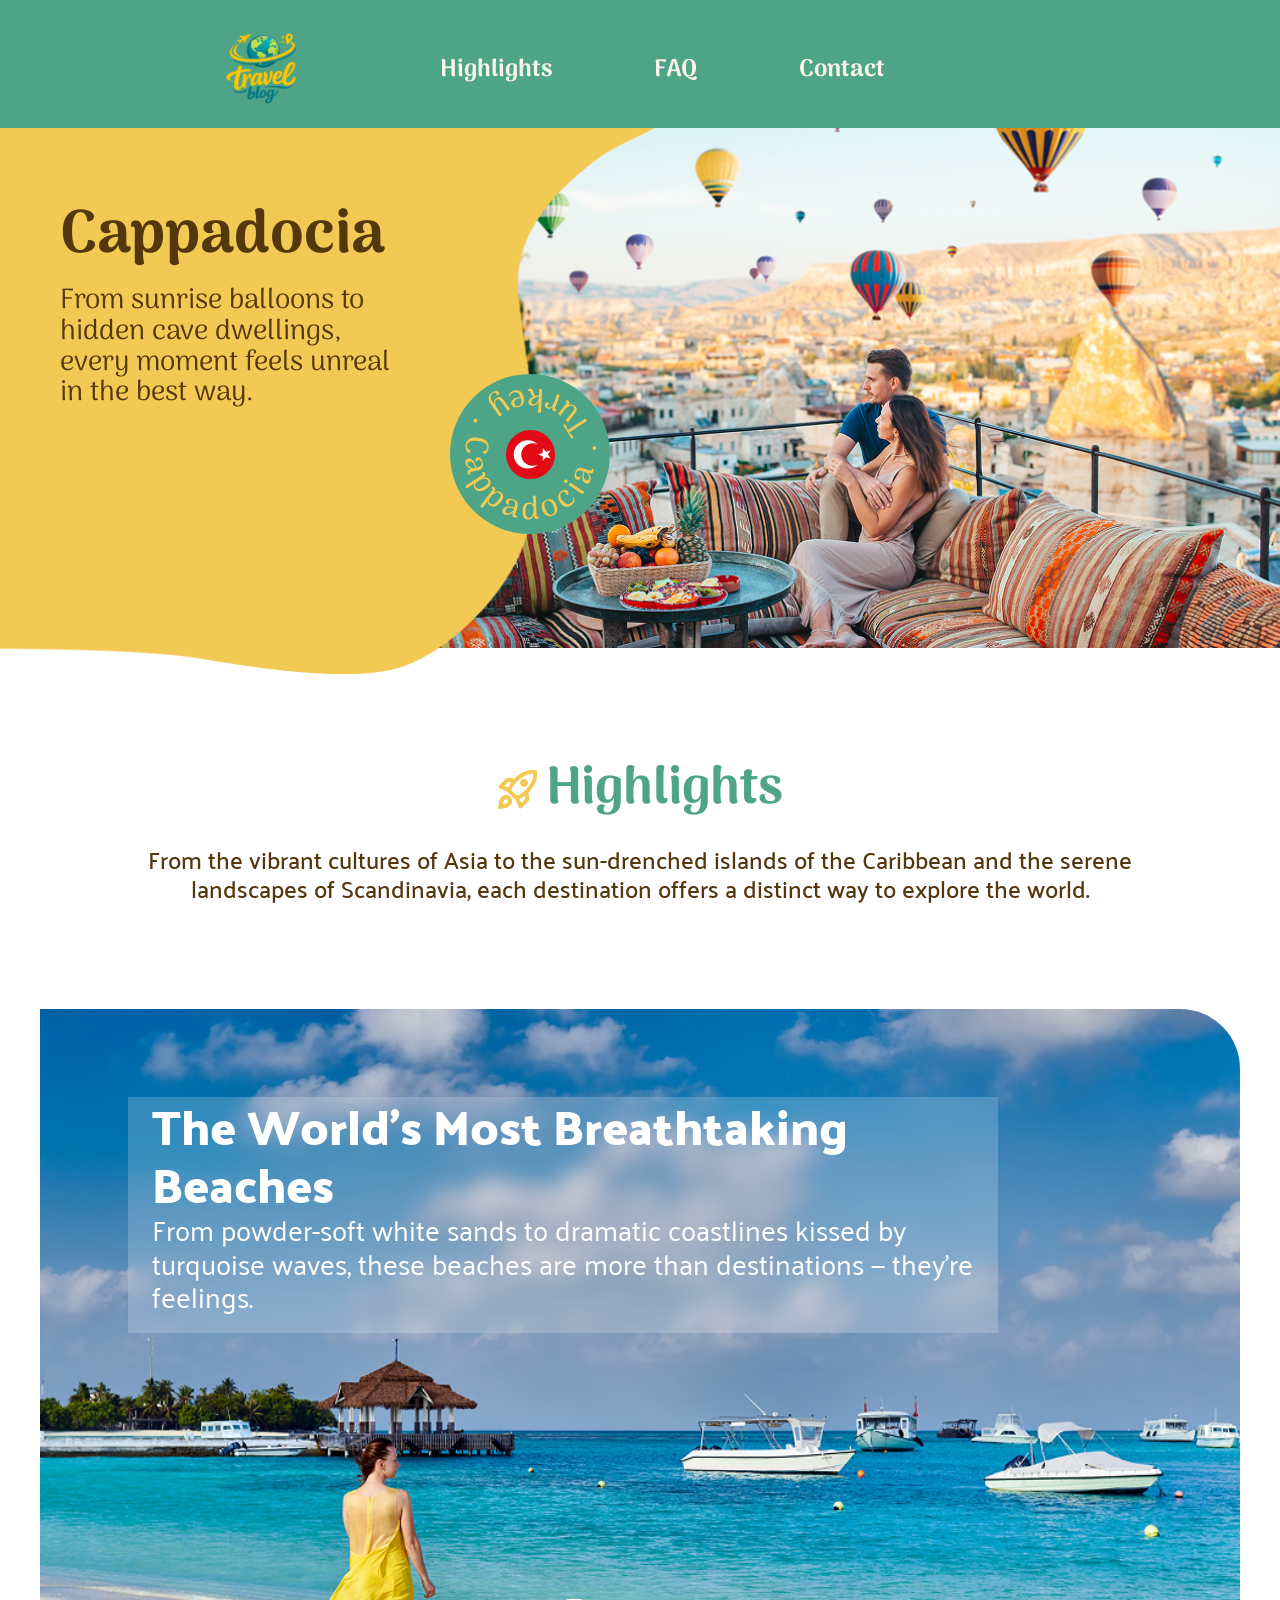
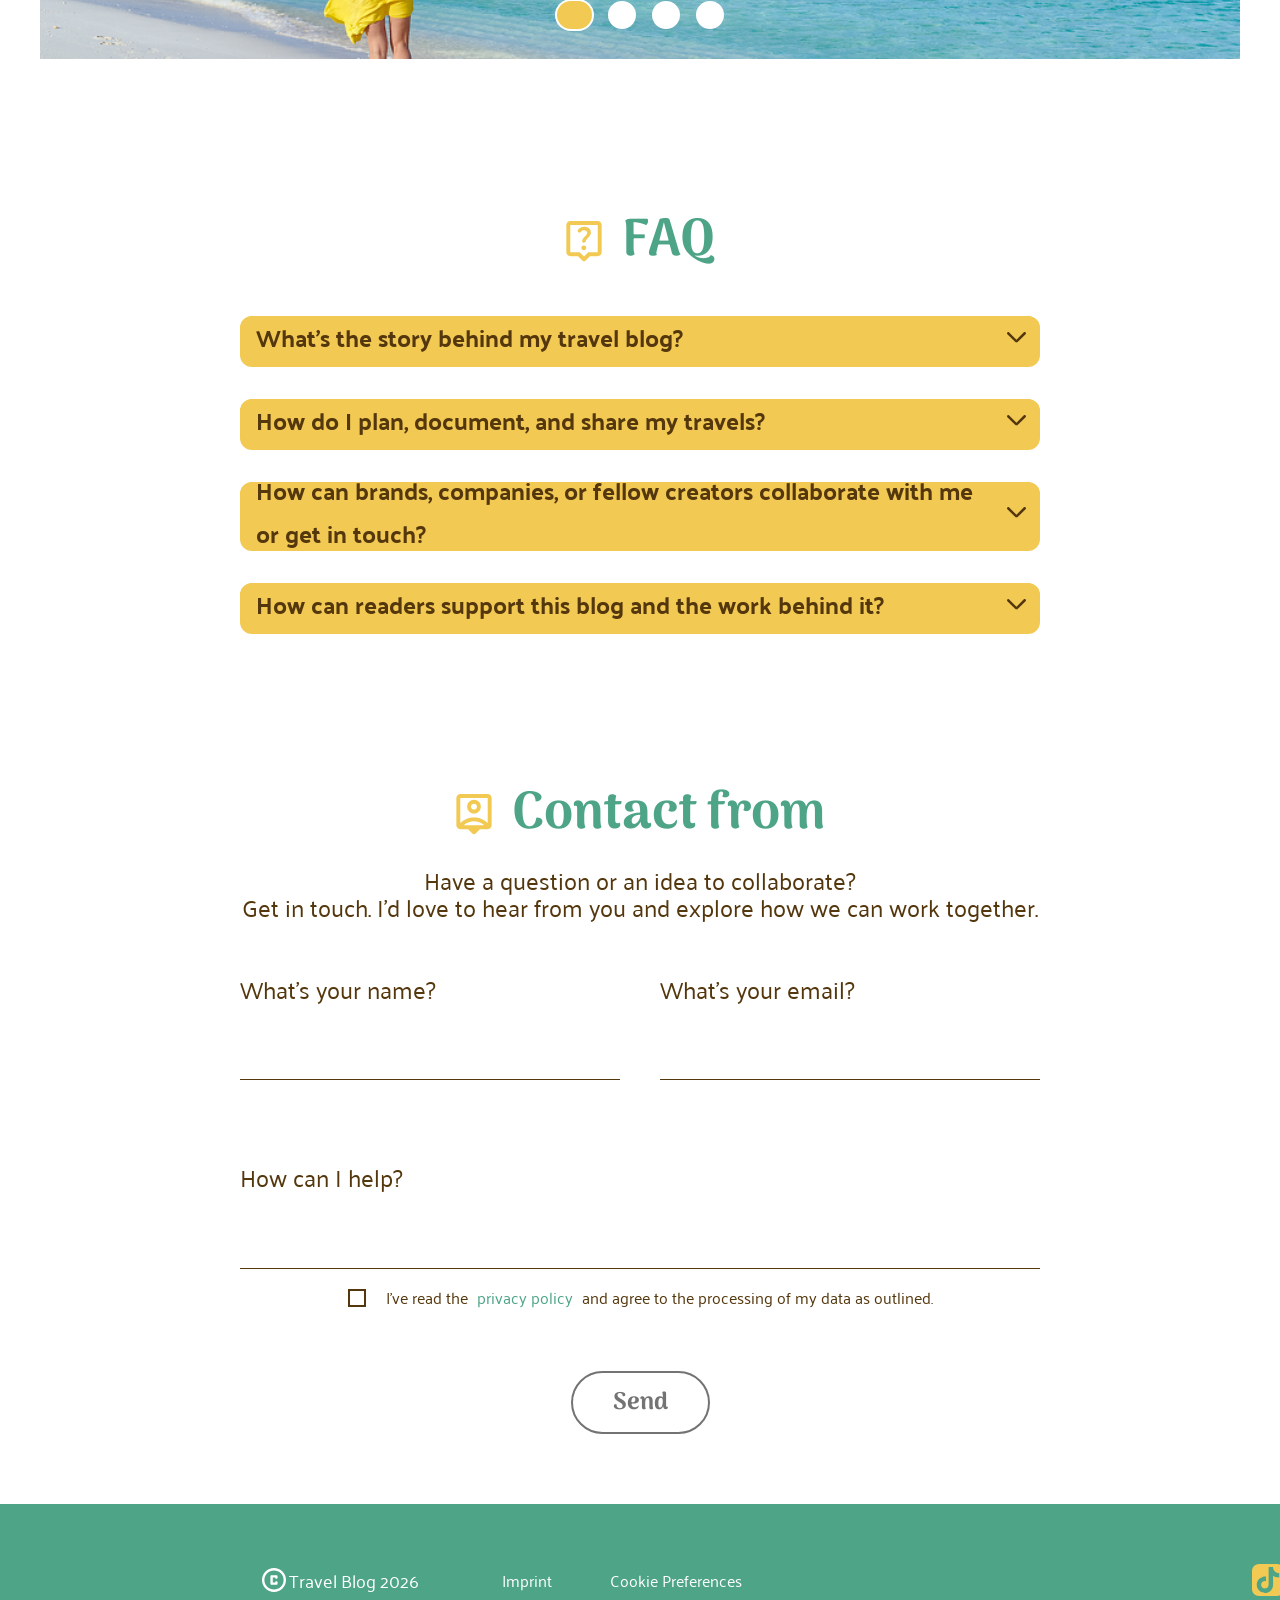
==== index.html @ e558d425 "article_one_info_text_DONE" ====
<!doctype html>
<html lang="en">
    <head>
        <meta charset="UTF-8" />
        <meta name="viewport" content="width=device-width, initial-scale=1.0" />

        <link rel="stylesheet" href="./css/variables.css" />
        <link rel="stylesheet" href="./css/style.css" />
        <link rel="stylesheet" href="./css/fonts.css" />
        <link rel="stylesheet" href="./css/standard.css" />
        <link rel="stylesheet" href="./css/faq.css" />
        <link rel="stylesheet" href="./css/contact.css" />
        <link rel="stylesheet" href="./css/header.css" />
        <link rel="stylesheet" href="./css/highlight-section.css" />
        <link rel="stylesheet" href="./css/footer.css" />

        <title>Travel Blog</title>
    </head>
    <body>
        <header class="header">
            <section class="container">
                <nav class="nav-bar">
                    <div>
                        <a href="#index.html">
                            <img
                                src="./assets/img/Article 03/logo 03 1.svg"
                                alt="Logo03"
                            />
                        </a>
                    </div>
                    <a class="high" href="#highlights">Highlights</a>
                    <a class="fag" href="#faq">FAQ</a>
                    <a class="con" href="#contact">Contact</a>
                </nav>
            </section>
        </header>

        <div class="banner-container">
            <section class="main-banner">
                <img
                    class="header-photo"
                    src="./assets/img/Main/header-photo.png"
                    alt="header foto"
                />
                <img
                    class="banner-vector"
                    src="./assets/img/Main/header-vector.png"
                    alt="vektor-grafik"
                />

                <div class="banner-content">
                    <h1>Cappadocia</h1>
                    <p>
                        From sunrise balloons to hidden cave dwellings, every
                        moment feels unreal in the best way.
                    </p>
                </div>
                <div class="turkie">
                    <img
                        class="spin"
                        src="./assets/icons/Main/cappadocia_turkey.svg"
                        alt="Türkei Schriftzug"
                    />
                    <img src="./assets/icons/Main/Turkey.svg" alt="Flag" />
                </div>
            </section>
        </div>

        <section class="highlight-section-page-one">
            <div class="headline-section">
                <img
                    src="./assets/icons/Article 01/rocket_launch.svg"
                    alt="rocket_launch"
                />
                <h2>Highlights</h2>
            </div>
            <p>
                From the vibrant cultures of Asia to the sun-drenched islands of
                the Caribbean and the serene landscapes of Scandinavia, each
                destination offers a distinct way to explore the world.
            </p>
        </section>
        <section class="hero_slider">
            <input
                type="radio"
                name="slider"
                id="slide_start"
                value="start"
                checked
            />
            <input
                type="radio"
                name="slider"
                id="slide_coppenhagen"
                value="coppenhagen"
            />
            <input
                type="radio"
                name="slider"
                id="slide_pattaya"
                value="pattaya"
            />
            <input type="radio" name="slider" id="slide_fuji" value="fuji" />

            <div class="hero_slider_wrapper">
                <div class="slide_item item_start">
                    <a href="article-one.html" class="hero_link">
                        <div class="text_box_wrapper">
                            <div class="text_box">
                                <h2>The World’s Most Breathtaking Beaches</h2>
                                <p>
                                    From powder-soft white sands to dramatic
                                    coastlines kissed by turquoise waves, these
                                    beaches are more than destinations — they’re
                                    feelings.
                                </p>
                            </div>
                        </div>
                    </a>
                </div>
                <div class="slide_item item_coppenhagen">
                    <div class="text_box_wrapper">
                        <a href="article-two.html" class="hero_link">
                            <div class="text_box">
                                <h2>
                                    Copenhagen in 3 Days: Big Experiences, Smart
                                    Spending
                                </h2>
                                <p>
                                    Discover Copenhagen, where historic charm
                                    meets modern design, vibrant cycling culture
                                    and waterfront living.
                                </p>
                            </div>
                        </a>
                    </div>
                </div>
                <div class="slide_item item_pattaya">
                    <div class="text_box_wrapper">
                        <a href="article-three.html" class="hero_link">
                            <div class="text_box">
                                <h2>
                                    Pattaya Pulse: Food, Sun and Neon Nights
                                </h2>
                                <p>
                                    From bustling promenades to nearby islands,
                                    the city offers an energetic and diverse
                                    escape. Discover Pattaya City, with vibrant
                                    nightlife and rich cultural landmarks.
                                </p>
                            </div></a
                        >
                    </div>
                </div>
                <div class="slide_item item_fuji">
                    <div class="text_box_wrapper">
                        <a href="article_03.html" class="hero_link">
                            <div class="text_box">
                                <h2>Mountain Fuji</h2>
                                <p>
                                    The most iconic mountain and an active
                                    volcano located about 100 kilometers
                                    southwest of Tokyo. Written with the
                                    characters for “wealth” and “samurai,”
                                    Fuji’s name evokes a sense of strength,
                                    honor, and enduring prestige.
                                </p>
                            </div>
                        </a>
                    </div>
                </div>
            </div>
        </section>

        <section class="container">
            <section id="faq" class="faq">
                <div class="faq_head">
                    <img src="./assets/icons/Main/live_help.svg" alt="help" />
                    <h2>FAQ</h2>
                </div>
                <div class="faq_item">
                    <input type="checkbox" id="faq1" />

                    <div class="faq_box">
                        <label for="faq1" class="faq_headline">
                            <h3>What’s the story behind my travel blog?</h3>
                            <img
                                src="./assets/icons/Main/arrow_forward_ios.svg"
                                class="faq_arrow"
                            />
                        </label>

                        <div class="faq_content">
                            <p>
                                My travel blog started as a way to document my
                                own journeys and experiences, but over time it
                                evolved into a platform to share practical tips,
                                honest insights, and inspiration for others who
                                want to explore the world in a more meaningful
                                and informed way.
                            </p>
                        </div>
                    </div>
                </div>

                <div class="faq_item">
                    <input type="checkbox" id="faq2" />

                    <div class="faq_box">
                        <label for="faq2" class="faq_headline">
                            <h3>
                                How do I plan, document, and share my travels?
                            </h3>
                            <img
                                src="./assets/icons/Main/arrow_forward_ios.svg"
                                class="faq_arrow"
                            />
                        </label>

                        <div class="faq_content">
                            <p>
                                I plan my travels by researching destinations,
                                creating a flexible itinerary, and prioritizing
                                experiences that match my interests. During the
                                trip, I document everything through notes,
                                photos, and short daily reflections to capture
                                details while they’re fresh. Afterward, I
                                organize that content into clear, engaging
                                stories combining practical tips, personal
                                insights, and visuals and share it through my
                                blog and social platforms.
                            </p>
                        </div>
                    </div>
                </div>

                <div class="faq_item">
                    <input type="checkbox" id="faq3" />

                    <div class="faq_box">
                        <label for="faq3" class="faq_headline">
                            <h3>
                                How can brands, companies, or fellow creators
                                collaborate with me or get in touch?
                            </h3>
                            <img
                                src="./assets/icons/Main/arrow_forward_ios.svg"
                                class="faq_arrow"]
                            />
                        </label>

                        <div class="faq_content">
                            <p>
                                Brands, companies, and fellow creators can
                                collaborate with me by reaching out via the
                                contact form on my blog or through my listed
                                social media channels. I’m open to partnerships
                                that align with my content and audience such as
                                sponsored posts, product features, or joint
                                projects and I aim to build collaborations that
                                feel authentic and valuable for everyone
                                involved.
                            </p>
                        </div>
                    </div>
                </div>

                <div class="faq_item">
                    <input type="checkbox" id="faq4" />

                    <div class="faq_box">
                        <label for="faq4" class="faq_headline">
                            <h3>
                                How can readers support this blog and the work
                                behind it?
                            </h3>
                            <img
                                src="./assets/icons/Main/arrow_forward_ios.svg"
                                class="faq_arrow"
                            />
                        </label>

                        <div class="faq_content">
                            <p>
                                Readers can support this blog by engaging with
                                the content—reading, sharing, and leaving
                                comments as well as subscribing for updates.
                                They can also support more directly through
                                affiliate links, recommendations, or any
                                optional contributions offered on the site.
                                Every bit of support helps keep the blog running
                                and allows me to continue creating valuable
                                content.
                            </p>
                        </div>
                    </div>
                </div>
            </section>
        </section>

        <section class="container">
            <section id="contact" class="contact">
                <div class="contact_head">
                    <img
                        src="./assets/icons/Main/person_pin.svg"
                        alt="contact"
                    />
                    <h2>Contact from</h2>
                </div>
                <div class="contact_subtitle">
                    <p>
                        Have a question or an idea to collaborate?<br />
                        Get in touch. I’d love to hear from you and explore how
                        we can work together.
                    </p>
                </div>

                <form class="contact_form">
                    <div class="row">
                        <div class="field">
                            <label for="name">What’s your name?</label>
                            <input type="text" id="name" name="name" />
                        </div>

                        <div class="field">
                            <label for="email">What’s your email?</label>
                            <input type="email" id="email" name="email" />
                        </div>
                    </div>

                    <div class="field_full">
                        <label for="message">How can I help?</label>
                        <textarea id="message" name="message"></textarea>
                    </div>

                    <section class="privacy">
                        <label class="check">
                            <input type="checkbox" />
                            <span class="box"></span>
                        </label>

                        <span class="text">
                            I’ve read the
                            <a href="#">privacy policy</a>
                            and agree to the processing of my data as outlined.
                        </span>

                        <div class="button">
                            <button class="send_button">Send</button>
                        </div>
                    </section>
                </form>
            </section>
        </section>

        <section class="footer-contain">
            <div class="container">
                <footer class="footer-bar">
                    <div class="side-bar">
                        <img
                            src="./assets/icons/Article 01/copyright.svg"
                            alt="copyright"
                        />
                        <p class="travel">Travel Blog 2026</p>
                        <a href="imprint.html"> <p class="imp">Imprint</p></a>
                        <p class="cookie">Cookie Preferences</p>
                    </div>
                    <div class="sozi-bar">
                        <img
                            src="./assets/icons/Article 01/Tiktok_icon 1.svg"
                            alt=""
                        />
                        <img
                            src="./assets/icons/Article 01/youtube.svg"
                            alt="youtube"
                        />
                        <img
                            src="./assets/icons/Article 01/facebook.svg"
                            alt="facebook"
                        />
                        <img
                            src="./assets/icons/Article 01/Instagram_logo_2016 1.svg"
                            alt="Instagram"
                        />
                    </div>
                </footer>
            </div>
        </section>
    </body>
</html>
---- css/variables.css ----
:root {
    /* FARBEN */

    --secondary-braun: #54370d; /*für Fonts */
    --primary-gelb: #f1c953;
    --primary-green:#4EA487;

    --main-font:'Arima';
}
---- css/style.css ----
h1 {
    font-family: "Arima";
    color: var(--secondary-braun);
    font-size: 3.75rem;
}
.banner-container {
    padding: 0px max(0px, calc(50% - 770px));
}
.main-banner {
    height: 547px;
    position: relative;
    padding: 60px;
}

.header-photo {
    position: absolute;
    top: 0;
    left: 0;
    height: 95%;
    width: 100%;
    z-index: 1;
    object-fit: cover;
}
.banner-vector {
    position: absolute;
    top: 0;
    left: 0;
    height: 100%;
    width: auto;
    z-index: 2;
    animation: vector 5s ease-in backwards;
}

.banner-content {
    position: relative;
    z-index: 3;

    width: 345px;
    p {
        font-family: var(--main-font);
        color: var(--secondary-braun);
        font-size: 1.75rem;
        line-height: 1.1;

        display: flex;
        align-items: left;
    }
}

.turkie {
    display: flex;
    align-items: center;
    justify-content: center;
    height: 160px;
    width: 160px;
    z-index: 3;
    background-color: #4ea487;
    position: absolute;
    top: 45%;
    left: 450px;
    border-radius: 50%;
    .spin {
        animation: spin 10s linear infinite;
    }
    img {
        position: absolute;
    }
}

@keyframes spin {
    0% {
        transform: rotate(-360deg);
    }
}
---- css/fonts.css ----
/* arima-regular - latin */
@font-face {
  font-display: swap; /* Check https://developer.mozilla.org/en-US/docs/Web/CSS/@font-face/font-display for other options. */
  font-family: 'Arima';
  font-style: normal;
  font-weight: 400;
  src: url('../assets/fonts/arima-v7-latin-regular.woff2') format('woff2'); /* Chrome 36+, Opera 23+, Firefox 39+, Safari 12+, iOS 10+ */
}
/* arima-500 - latin */
@font-face {
  font-display: swap; /* Check https://developer.mozilla.org/en-US/docs/Web/CSS/@font-face/font-display for other options. */
  font-family: 'Arima';
  font-style: normal;
  font-weight: 500;
  src: url('../assets/fonts/arima-v7-latin-500.woff2') format('woff2'); /* Chrome 36+, Opera 23+, Firefox 39+, Safari 12+, iOS 10+ */
}
/* arima-600 - latin */
@font-face {
  font-display: swap; /* Check https://developer.mozilla.org/en-US/docs/Web/CSS/@font-face/font-display for other options. */
  font-family: 'Arima';
  font-style: normal;
  font-weight: 600;
  src: url('../assets/fonts/arima-v7-latin-600.woff2') format('woff2'); /* Chrome 36+, Opera 23+, Firefox 39+, Safari 12+, iOS 10+ */
}
/* arima-700 - latin */
@font-face {
  font-display: swap; /* Check https://developer.mozilla.org/en-US/docs/Web/CSS/@font-face/font-display for other options. */
  font-family: 'Arima';
  font-style: normal;
  font-weight: 700;
  src: url('../assets/fonts/arima-v7-latin-700.woff2') format('woff2'); /* Chrome 36+, Opera 23+, Firefox 39+, Safari 12+, iOS 10+ */
}
/* palanquin-regular - latin */
@font-face {
  font-display: swap; /* Check https://developer.mozilla.org/en-US/docs/Web/CSS/@font-face/font-display for other options. */
  font-family: 'Palanquin';
  font-style: normal;
  font-weight: 400;
  src: url('../assets/fonts/palanquin-v17-latin-regular.woff2') format('woff2'); /* Chrome 36+, Opera 23+, Firefox 39+, Safari 12+, iOS 10+ */
}
/* palanquin-500 - latin */
@font-face {
  font-display: swap; /* Check https://developer.mozilla.org/en-US/docs/Web/CSS/@font-face/font-display for other options. */
  font-family: 'Palanquin';
  font-style: normal;
  font-weight: 500;
  src: url('../assets/fonts/palanquin-v17-latin-500.woff2') format('woff2'); /* Chrome 36+, Opera 23+, Firefox 39+, Safari 12+, iOS 10+ */
}
/* palanquin-600 - latin */
@font-face {
  font-display: swap; /* Check https://developer.mozilla.org/en-US/docs/Web/CSS/@font-face/font-display for other options. */
  font-family: 'Palanquin';
  font-style: normal;
  font-weight: 600;
  src: url('../assets/fonts/palanquin-v17-latin-600.woff2') format('woff2'); /* Chrome 36+, Opera 23+, Firefox 39+, Safari 12+, iOS 10+ */
}
/* palanquin-700 - latin */
@font-face {
  font-display: swap; /* Check https://developer.mozilla.org/en-US/docs/Web/CSS/@font-face/font-display for other options. */
  font-family: 'Palanquin';
  font-style: normal;
  font-weight: 700;
  src: url('../assets/fonts/palanquin-v17-latin-700.woff2') format('woff2'); /* Chrome 36+, Opera 23+, Firefox 39+, Safari 12+, iOS 10+ */
}
/* palanquin-dark-regular - latin */
@font-face {
  font-display: swap; /* Check https://developer.mozilla.org/en-US/docs/Web/CSS/@font-face/font-display for other options. */
  font-family: 'Palanquin Dark';
  font-style: normal;
  font-weight: 400;
  src: url('../assets/fonts/palanquin-dark-v17-latin-regular.woff2') format('woff2'); /* Chrome 36+, Opera 23+, Firefox 39+, Safari 12+, iOS 10+ */
}
/* palanquin-dark-500 - latin */
@font-face {
  font-display: swap; /* Check https://developer.mozilla.org/en-US/docs/Web/CSS/@font-face/font-display for other options. */
  font-family: 'Palanquin Dark';
  font-style: normal;
  font-weight: 500;
  src: url('../assets/fonts/palanquin-dark-v17-latin-500.woff2') format('woff2'); /* Chrome 36+, Opera 23+, Firefox 39+, Safari 12+, iOS 10+ */
}
/* palanquin-dark-600 - latin */
@font-face {
  font-display: swap; /* Check https://developer.mozilla.org/en-US/docs/Web/CSS/@font-face/font-display for other options. */
  font-family: 'Palanquin Dark';
  font-style: normal;
  font-weight: 600;
  src: url('../assets/fonts/palanquin-dark-v17-latin-600.woff2') format('woff2'); /* Chrome 36+, Opera 23+, Firefox 39+, Safari 12+, iOS 10+ */
}
/* palanquin-dark-700 - latin */
@font-face {
  font-display: swap; /* Check https://developer.mozilla.org/en-US/docs/Web/CSS/@font-face/font-display for other options. */
  font-family: 'Palanquin Dark';
  font-style: normal;
  font-weight: 700;
  src: url('../assets/fonts/palanquin-dark-v17-latin-700.woff2') format('woff2'); /* Chrome 36+, Opera 23+, Firefox 39+, Safari 12+, iOS 10+ */
}
---- css/standard.css ----
*{
    margin: 0;
    padding: 0;
    box-sizing: border-box;
    color: inherit;
    position: relative;
}

.container{
        padding: 0px max(120px, calc(50% - 770px));
    /* width: 100%;
    margin: 0 auto; */

}

main {
    display: flex;
    flex-direction: column;
    /* padding: 128px 120px; */
    gap: 80px;
}

.list {
    display: flex;
    flex-direction: column;
    max-width: 1000px;

    margin: auto;
    font-size: 1.5rem;
    color: #3d3d3d;
    justify-content: center;
    line-height: 1.2;
    gap: 24px;
    font-family: "Palanquin";

    ol {
        padding: 0px 25px;
    }
}

.share {
    display: flex;
    flex-direction: column;
    align-items: center;
    margin: auto;
    max-width: 493px;
    gap:48px;
    p {
        color: var(--secondary-braun);
        font-family: "Arima";
        font-size: 1.5rem;
        line-height: 1.2;
        text-align: center;
    }

}



.arrow{ position: absolute;
    left: 15px;
    top: 40px;
    /* transform: rotate(28deg); */
}
---- css/faq.css ----
#faq {
    padding: 120px;
}

.faq_head {
    display: flex;
    justify-content: center;
    align-items: center;
    gap: 20px;

    img {
        width: 36px;
        height: 41.2px;
    }

    h2 {
        font-family: "Arima";
        font-weight: bold;
        color: #4ea487;
        font-size: 3.25rem;
    }
}

.faq_box {
    background: #f1c953;
    border-radius: 12px;
    margin-top: 32px;
    overflow: hidden;
    margin-bottom: 32px;
    height: auto;

}

.faq_headline {
    display: flex;
    justify-content: flex-start;
    align-items: center;
    text-align: left;
    justify-content: space-between;
    width: 100%;
    background-color: #f1c953;
    border-radius: 12px;
    padding-left: 16px;
    max-height: 61px;

    h3 {
        font-size: 1.5rem;
        font-family: "Palanquin";
        font-weight: bold;
        color: #54370d;
    }

    .faq_arrow {
        padding-right: 14px;
        cursor: pointer;
        display: inline-block;
        transition: transform 0.4s ease;
        padding: 14px;
    }
}

.faq_content {
    max-height: 0;
    overflow: hidden;
    background: #f1c953;
    transition: max-height 0.4s ease, padding 0.3s ease;
    padding: 0 20px;
    border-radius: 5px;

    p{
        color: #54370D;
        font-family: "Palanquin";
        background-color: white;
        border-radius: 5px;
        padding: 5px;
        line-height: 1.2;
    }
}

.faq_item input {
    display: none;
}

.faq_item input:checked + .faq_box .faq_arrow {
    transform: rotate(-180deg);
    transition: transform 0.4s ease-in-out;
    padding: 14px;
}

.faq_item input:checked + .faq_box .faq_content {
    max-height: 500px;
    padding: 20px;
}
---- css/contact.css ----
#contact {
    padding: 0 120px 0 120px;
    text-align: center;
}
.contact_head {
    display: flex;
    justify-content: center;
    align-items: center;
    gap: 20px;
    padding-bottom: 24px;

    img {
        width: 36px;
        height: 41.15px;
    }

    h2 {
        font-family: "Arima";
        font-weight: bold;
        color: #4ea487;
        font-size: 3.25rem;
    }
}

.contact {
    font-family: "Palanquin";
    color: #54370d;
    font-size: 1.5rem;
    line-height: 1.1;
}

.contact_form {
    max-width: 1100px;
    margin: 0 auto;
    padding-top: 56px;
}

.row {
    display: flex;
    gap: 40px;
}

.field {
    flex: 1;
    display: flex;
    flex-direction: column;
    text-align: left;
}

.field_full {
    flex: 1;
    display: flex;
    flex-direction: column;
    text-align: left;
    margin-top: 20px;
    padding-top: 64px;
}

label {
    font-size: 1.5rem;
    margin-bottom: 8px;
    color: #54370d;
}

input,
textarea {
    border: none;
    border-bottom: 1px solid #54370d;
    /* padding: 24px 2px; */
    font-size: 14px;
    outline: none;
    height: 70px;
    font-size: 1.5rem;
    font-family: "Arima";
    color: #4EA487;
}

textarea {
    resize: none;
    font-size: 1rem;
    font-family: "Arima";
    color: #4EA487;
}

.checkbox {
    font-family: "Palanquin";
    display: flex;
    align-items: flex-start;
    gap: 10px;
    font-size: 16px;
    color: #54370d;
}

.checkbox input {
    display: none;
}

.custom_box {
    width: 16px;
    height: 16px;
    border: 2px solid #54370d;
    position: relative;
}

.text a {
    color: #4ea487;
    text-decoration: none;
    padding: 5px;
}

.text a:hover {
    font-weight: bold;
}

.check input {
    display: none;
}

.check {
    padding-right: 10px;
    top: 4px;
    display: flex;
    align-items: center;
}


.privacy {
    display: flex;
    flex-wrap: wrap;
    align-items: center;
    gap: 10px;
    padding-top: 16px;
    font-size: 16px;
    text-align: center;
    justify-content: center;
    
    .box {
        width: 18px;
        height: 18px;
        border: 2px solid #54370d;
        display: inline-block;
        position: relative;
        transition: all 0.2s ease;
    }

    .button {
        width: 100%;
        display: flex;
        justify-content: center;
        padding-top: 50px;
        
        .send_button {
            padding: 10px 40px;
            font-size: 24px;
            font-family: "Arima", serif;
            font-weight: bold;
            color: #737373;
            
            background: transparent;
            border: 2px solid #737373;
            border-radius: 50px;
            
            cursor: pointer;
            transition: all 0.2s ease;
        }
        
        .send_button:hover {
            border-color: #4ea487;
            color: #f1c953;
            text-align: center;
            background-color: #4ea487;
        }
    }
    .check:hover .box {
        background-color: #f1c953;
        cursor: pointer;
    }
    
    .check input:checked + .box::after {
        content: "";
        position: absolute;
        left: 4px;
        bottom: 3px;
        width: 4px;
        height: 8px;
        border: solid #f1c953;
        border-width: 0 2px 2px 0;
        transform: rotate(45deg);
    }
    
    .check:hover .box::after {
        border-color: #f4d03f;
    }
    
    .check input:checked + .box {
        background-color: #4ea487;
        border-color: #4ea487;
    }
    
    .check input:checked + .box::after {
        border-color: #f1c953;
    }
}
---- css/header.css ----
.header {
    width: 100%;
    height: 128px;
    display: flex;
    align-items: center;
    justify-content: start;
    background-color: rgba(78, 164, 135, 1);
    padding: 10px 0px 0px 0px;
}

.nav-bar {
    width: 50%;
    height: 72px;
    display: flex;
    justify-content: space-around;
    align-items: center;
    padding: 0px 0px 0px 146px;
    gap: 102px;
}
.nav-bar a {
    font-family: "arima";
    font-weight: 700;
    font-size: 1.5rem;
    text-decoration: none;
}

.nav-bar img {
    display: flex;
    justify-content: start;
    align-items: center;
    right: 40px;
}
.high {
    text-decoration: none;
    display: inline-block;
    transition: all 0.3s ease;
    background-position: bottom;
    background-repeat: no-repeat;
    background-size: 0% 25px;
    color: rgba(248, 245, 235, 1);
}
.high:hover {
    background-image: url(./assets/icons/Main/Highlights_hover.svg);
    background-size: 100% 20px;
    left: 1px;
    bottom: -1px;
    color: rgba(248, 245, 235, 1);
}
.high:active {
    color: rgba(241, 201, 83, 1);
}

.high:focus {
    color: rgba(241, 201, 83, 1);
}
.fag {
    text-decoration: none;
    display: inline-block;
    transition: all 0.3s ease;
    background-position: bottom;
    background-repeat: no-repeat;
    background-size: 0% 2px;
    color: rgba(248, 245, 235, 1);
}
.fag:hover {
    background-image: url(./assets/icons/Main/FAQ_hover.svg);
    background-size: 100% 20px;
    color: rgba(248, 245, 235, 1);
    left: 1px;
    bottom: -1px;
}
.fag:active {
    color: rgba(241, 201, 83, 1);
}
.fag:focus {
    color: rgba(241, 201, 83, 1);
}
.con {
    text-decoration: none;
    display: inline-block;
    transition: all 0.3s ease;
    background-position: bottom;
    background-repeat: no-repeat;
    background-size: 0% 2px;
    color: rgba(248, 245, 235, 1);
}
.con:hover {
    background-image: url(./assets/icons/Main/Contacts_hover.svg);
    background-size: 100% 20px;
    color: rgba(248, 245, 235, 1);
    left: 1px;
    bottom: -1px;
}
.con:active {
    color: rgba(241, 201, 83, 1);
}
.con:focus {
    color: rgba(241, 201, 83, 1);
}
---- css/highlight-section.css ----
/*highlight-section*/

.highlight-section-page-one {
    display: flex;
    flex-direction: column;
    align-items: center; 
    width: 100%;
}
.headline-section  {
    display: flex;
    justify-content: center;
    align-items: center;
    text-align: center;
    padding-top: 84px;
    padding-bottom: 24px;
}
.headline-section img{
    width: 40px;
    height: 40px;
    gap: 8px;
    margin-bottom: 0px;
}
.headline-section >h2{
    font-family: 'Arima';
    font-size: 52px;
    font-weight: bold;
    color: rgba(78, 164, 135, 1);
    margin-bottom: 0px;
    line-height: 1.2;
    margin-left: 8px;
}

.highlight-section-page-one > p {
    text-align: center;
    font-family: 'Palanquin';
    color: rgba(84, 55, 13, 1);
    line-height: 1.2;
    font-weight: 500;
    font-size: 24px;
    max-width: 1000px; 
    padding-bottom: 86px;
    line-height: 1.2;
}
/*hero-slider*/
.item_start{
    background-image: url("../assets/img/Main/header\ photo.png");
}
.item_coppenhagen{
    background-image: url("../assets/img/Main/header\ photo\ \(1\).png");
}
.item_pattaya{
    background-image: url("../assets/img/Main/header\ photo\ \(2\).png");
}
.item_fuji{
    background-image: url("../assets/img/Main/header\ photo\ \(3\).png");
}

.hero_link{
    text-decoration: none;
    color: inherit;
    display: flex;
}
.hero_slider {
    position: relative;
    width: 100%;
    max-width: 1200px;
    height:650px;
    margin: 20px auto;
    display: flex;
    justify-content: center;
    align-items: flex-end; 
    padding-bottom: 30px;
    overflow: hidden;
    border-radius:0 60px 0 0; 
}
.slide_item {
    background-size: cover;
    background-position: center;
    background-repeat: no-repeat;
    width: 100%;
    height: 100%;
    position: absolute;
    top: 0;
    left: 0;
    display: none;
    justify-items: flex-start;
    align-items: flex-start;
    padding: 88px;
}

#slide_start:checked ~ .hero_slider_wrapper .item_start,
#slide_coppenhagen:checked ~ .hero_slider_wrapper .item_coppenhagen,
#slide_pattaya:checked ~ .hero_slider_wrapper .item_pattaya,
#slide_fuji:checked ~ .hero_slider_wrapper .item_fuji {
    display: flex;
}


.slide_content {
    background-color: rgba(255, 255, 255, 0.9); 
    padding: 40px;
    border-radius: 8px;
    text-align: center;
    max-width: 80%;
    box-shadow: 0 10px 30px rgba(0,0,0,0.2);
}


.hero_slider input[type="radio"] {
    appearance: none;
    -webkit-appearance: none;
    background-color: white;
    width: 28px;
    height: 28px;
    border: 2px solid white;
    border-radius: 50%;
    cursor: pointer;
    z-index: 20; 
    margin: 0 8px;
    transition: 0.3s;
}

.hero_slider input[type="radio"]:checked {
    background-color: rgba(241, 201, 83, 1); 
    border-color: rgba(241, 201, 83, 1);
    width: 35px;
    height: 28px;
    border-radius: 20px;
    box-shadow: 0 0 0 2px white;

}
.hero_slider_wrapper {
    position: absolute;
    top: 0;
    left: 0;
    width: 100%;
    height: 100%;
    z-index: 1; 
}
.text_box_wrapper{
background-color: rgba(255, 255, 255, 0.2); 
    backdrop-filter: blur(10px);
    color: white; 
    display: flex;                            
    text-align: left;
    flex-direction: column;
    width: 870px;
    height: auto;
    padding-right: 24px;
    line-height: 1.2;
    padding-bottom: 20px;
}


.slide_item h2 {
    font-family:"Palanquin Dark";
    font-size: 48px;
    color: rgba(255, 255, 255, 1);
    font-weight: 600;
    padding: 0;
    padding-left: 24px;
}

.slide_item p {
    font-family: "Palanquin";
    font-size: 28px;
    font-weight: normal;
    color: rgba(255, 255, 255, 1);
    padding-left: 24px;
}
---- css/footer.css ----
.sozi-bar {
    display: flex;
    justify-content: flex-end;
    align-items: center;
    width: 188px;
    height: 32px;
    gap: 16px;
}
.side-bar {
    display: flex;
    justify-content: space-around;
    align-items: center;
    width: 509px;
    height: 24px;
}
.side-bar p {
    color: rgba(255, 255, 255, 1);
    font-size: 16px;
    height: 24px;

    display: flex;
    align-items: center;
    font-family: "Palanquin";
    font-weight: 400;
}


.side-bar a {
    text-decoration: none;
}
.side-bar .travel {
    display: flex;
    gap: 4px;
    font-size: 18px;
    right: 40px;
}
.side-bar .imp {
    font-size: 16px;
}
.side-bar .cookie {
    left: 15px;
}
.side-bar img {
    width: 24px;
    height: 24px;
}
.footer-bar {
    display: flex;
    align-items: center;
    justify-content: space-between;
    width: 1200px;
    height: 32px;
}
.footer-contain {
    margin-top: 70px;
    background-color: rgba(78, 164, 135, 1);
    width: 100%;
    height: 152px;
    padding: 60px 120px;
}
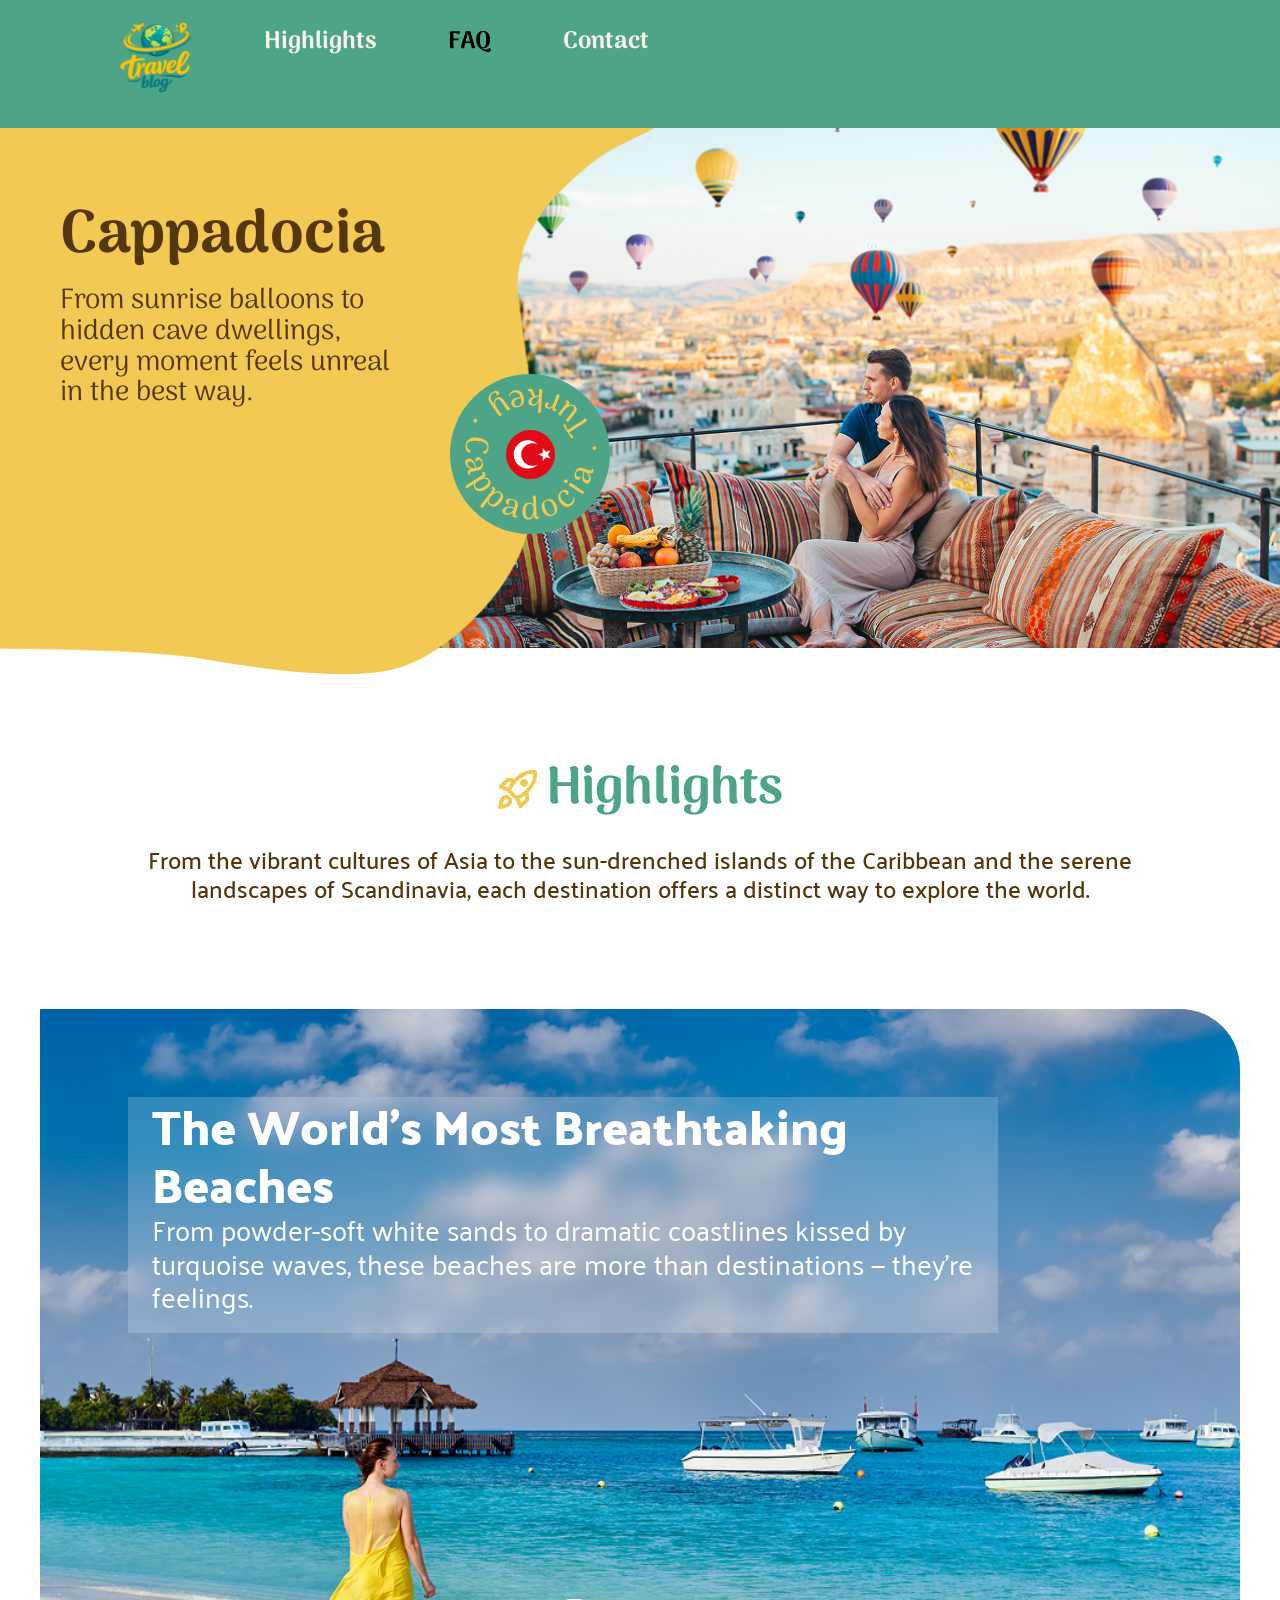
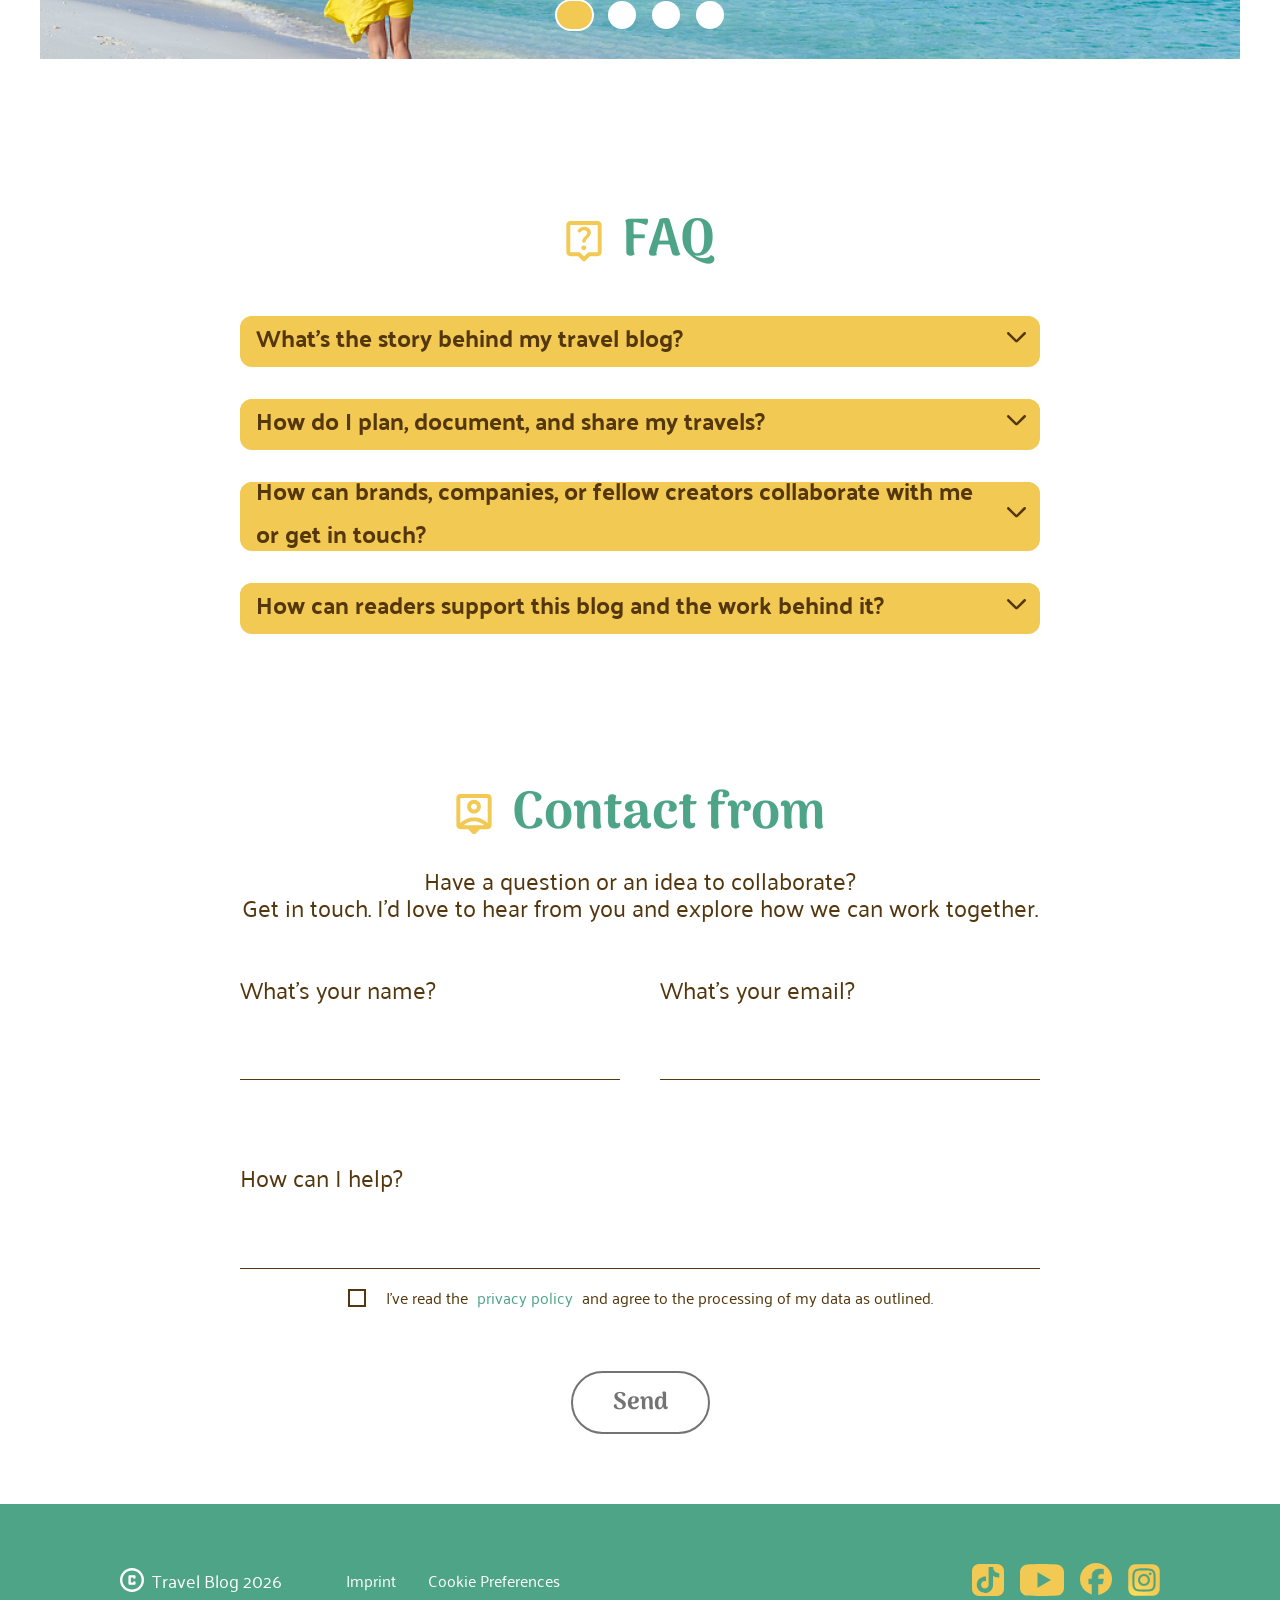
==== commit 7ee74a1a: "Merge commit 'e558d425aa2c507007c445b773c9487b5cf0668f'" ====
--- a/css/standard.css
+++ b/css/standard.css
@@ -7,7 +7,7 @@
 }
 
 .container{
-        padding: 0px max(120px, calc(50% - 770px));
+        padding: 0px max(120px, calc(50% - 720px));
     /* width: 100%;
     margin: 0 auto; */
 
--- a/css/header.css
+++ b/css/header.css
@@ -1,21 +1,20 @@
 .header {
-    width: 100%;
+    display: flex;
     height: 128px;
-    display: flex;
+    justify-content: space-between;
     align-items: center;
-    justify-content: start;
     background-color: rgba(78, 164, 135, 1);
-    padding: 10px 0px 0px 0px;
+
+    .container {
+        display: flex;
+        align-items: center;
+        gap: 102px;
+    }
 }
 
 .nav-bar {
-    width: 50%;
-    height: 72px;
     display: flex;
-    justify-content: space-around;
-    align-items: center;
-    padding: 0px 0px 0px 146px;
-    gap: 102px;
+    gap: 72px;
 }
 .nav-bar a {
     font-family: "arima";
@@ -24,12 +23,6 @@
     text-decoration: none;
 }
 
-.nav-bar img {
-    display: flex;
-    justify-content: start;
-    align-items: center;
-    right: 40px;
-}
 .high {
     text-decoration: none;
     display: inline-block;
@@ -53,7 +46,7 @@
 .high:focus {
     color: rgba(241, 201, 83, 1);
 }
-.fag {
+.faq {
     text-decoration: none;
     display: inline-block;
     transition: all 0.3s ease;
@@ -62,17 +55,17 @@
     background-size: 0% 2px;
     color: rgba(248, 245, 235, 1);
 }
-.fag:hover {
+.faq:hover {
     background-image: url(./assets/icons/Main/FAQ_hover.svg);
     background-size: 100% 20px;
     color: rgba(248, 245, 235, 1);
     left: 1px;
     bottom: -1px;
 }
-.fag:active {
+.faq:active {
     color: rgba(241, 201, 83, 1);
 }
-.fag:focus {
+.faq:focus {
     color: rgba(241, 201, 83, 1);
 }
 .con {
--- a/css/footer.css
+++ b/css/footer.css
@@ -2,16 +2,13 @@
     display: flex;
     justify-content: flex-end;
     align-items: center;
-    width: 188px;
+    
     height: 32px;
     gap: 16px;
 }
 .side-bar {
     display: flex;
-    justify-content: space-around;
     align-items: center;
-    width: 509px;
-    height: 24px;
 }
 .side-bar p {
     color: rgba(255, 255, 255, 1);
@@ -24,21 +21,25 @@
     font-weight: 400;
 }
 
-
 .side-bar a {
     text-decoration: none;
+    color: rgb(255, 255, 255, 1);
+    font-family: "Palanquin";
+    padding: 0 32px 0 64px;
 }
 .side-bar .travel {
     display: flex;
     gap: 4px;
     font-size: 18px;
-    right: 40px;
+    justify-content: flex-start;
 }
 .side-bar .imp {
     font-size: 16px;
 }
-.side-bar .cookie {
-    left: 15px;
+.side-bar {
+    cookie {
+        left: 15px;
+    }
 }
 .side-bar img {
     width: 24px;
@@ -48,13 +49,15 @@
     display: flex;
     align-items: center;
     justify-content: space-between;
-    width: 1200px;
-    height: 32px;
+    padding: 0px max(120px, calc(50%-720px));
 }
 .footer-contain {
     margin-top: 70px;
     background-color: rgba(78, 164, 135, 1);
-    width: 100%;
     height: 152px;
-    padding: 60px 120px;
+    padding: 60px 0px;
 }
+
+.travel {
+    padding-left: 8px;
+}
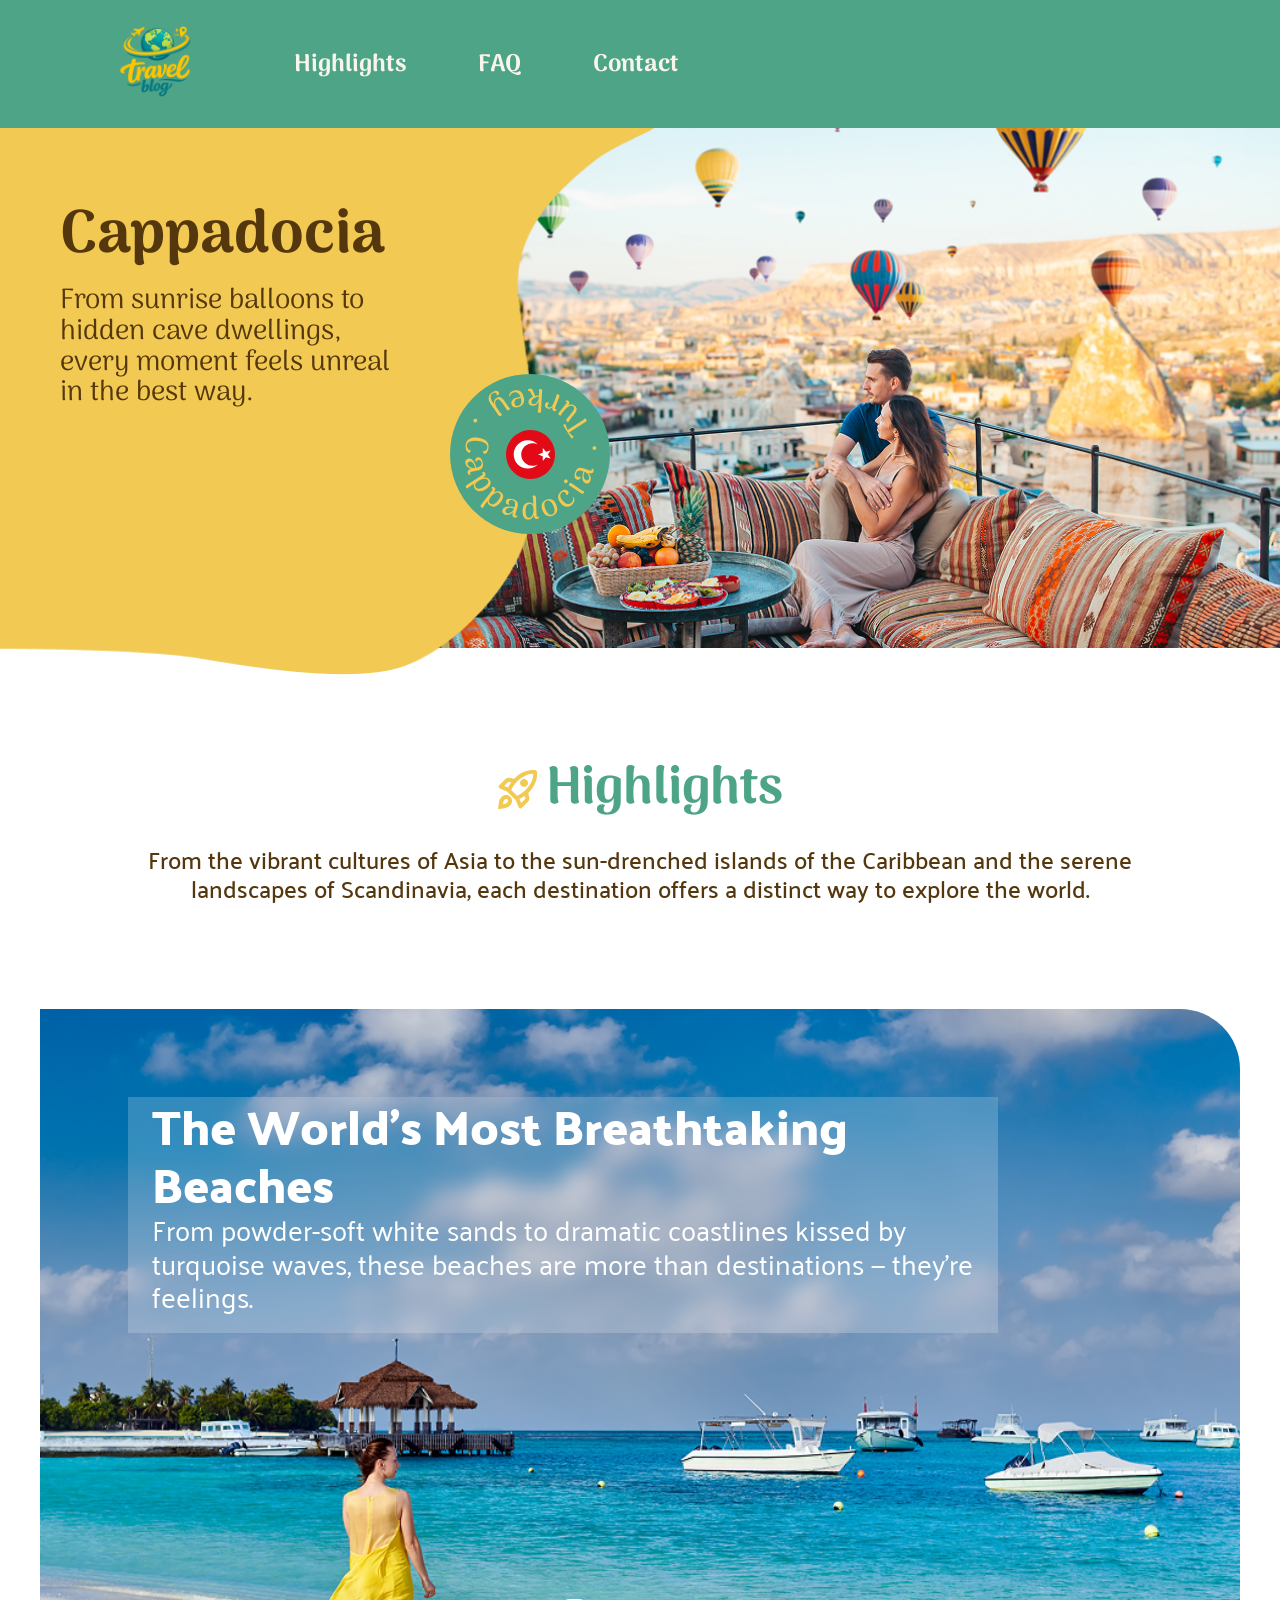
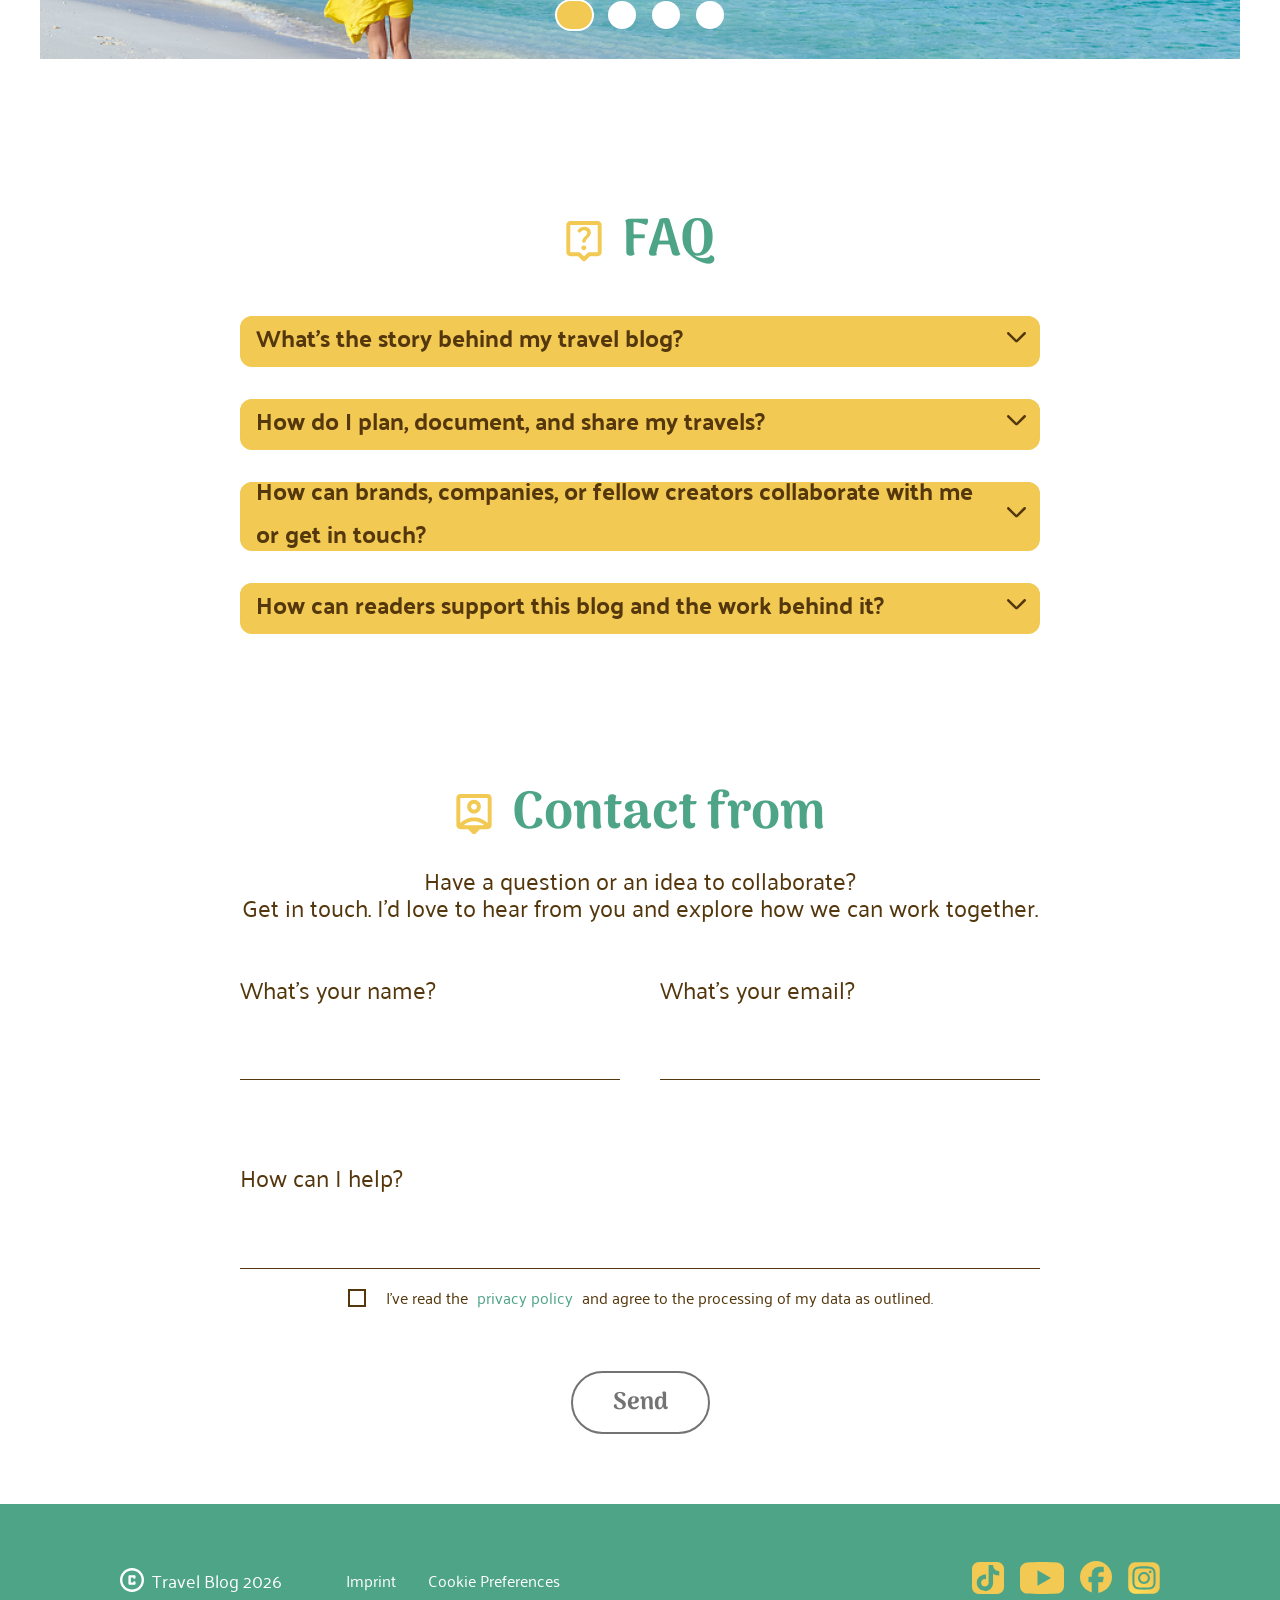
==== commit c8b491af: "chris_fixed" ====
--- a/index.html
+++ b/index.html
@@ -19,17 +19,17 @@
     <body>
         <header class="header">
             <section class="container">
+                <div>
+                    <a href="#index.html">
+                        <img
+                            src="./assets/img/Article 03/logo 03 1.svg"
+                            alt="Logo03"
+                        />
+                    </a>
+                </div>
                 <nav class="nav-bar">
-                    <div>
-                        <a href="#index.html">
-                            <img
-                                src="./assets/img/Article 03/logo 03 1.svg"
-                                alt="Logo03"
-                            />
-                        </a>
-                    </div>
                     <a class="high" href="#highlights">Highlights</a>
-                    <a class="fag" href="#faq">FAQ</a>
+                    <a class="faq" href="#faq">FAQ</a>
                     <a class="con" href="#contact">Contact</a>
                 </nav>
             </section>
@@ -245,7 +245,8 @@
                             </h3>
                             <img
                                 src="./assets/icons/Main/arrow_forward_ios.svg"
-                                class="faq_arrow"]
+                                class="faq_arrow"
+                                ]
                             />
                         </label>
 
@@ -366,22 +367,29 @@
                         <p class="cookie">Cookie Preferences</p>
                     </div>
                     <div class="sozi-bar">
-                        <img
-                            src="./assets/icons/Article 01/Tiktok_icon 1.svg"
-                            alt=""
-                        />
-                        <img
-                            src="./assets/icons/Article 01/youtube.svg"
-                            alt="youtube"
-                        />
-                        <img
-                            src="./assets/icons/Article 01/facebook.svg"
-                            alt="facebook"
-                        />
-                        <img
-                            src="./assets/icons/Article 01/Instagram_logo_2016 1.svg"
-                            alt="Instagram"
-                        />
+                        <a href="https://www.tiktok.com/de-DE/" target="_blank">
+                            <img
+                                src="./assets/icons/Article 01/Tiktok_icon 1.svg"
+                                alt="tiktok"
+                        /></a>
+                        <a href="https://www.youtube.com/" target="_blank">
+                            <img
+                                src="./assets/icons/Article 01/youtube.svg"
+                                alt="youtube"
+                        /></a>
+                        <a
+                            href="https://www.facebook.com/?locale=de_DE"
+                            target="_blank"
+                        >
+                            <img
+                                src="./assets/icons/Article 01/facebook.svg"
+                                alt="facebook"
+                        /></a>
+                        <a href="https://www.instagram.com/" target="_blank">
+                            <img
+                                src="./assets/icons/Article 01/Instagram_logo_2016 1.svg"
+                                alt="Instagram"
+                        /></a>
                     </div>
                 </footer>
             </div>
--- a/css/header.css
+++ b/css/header.css
@@ -33,7 +33,7 @@
     color: rgba(248, 245, 235, 1);
 }
 .high:hover {
-    background-image: url(./assets/icons/Main/Highlights_hover.svg);
+    background-image: url(../assets/icons/Main/Highlights_hover.svg);
     background-size: 100% 20px;
     left: 1px;
     bottom: -1px;
@@ -56,7 +56,7 @@
     color: rgba(248, 245, 235, 1);
 }
 .faq:hover {
-    background-image: url(./assets/icons/Main/FAQ_hover.svg);
+    background-image: url(../assets/icons/Main/FAQ_hover.svg);
     background-size: 100% 20px;
     color: rgba(248, 245, 235, 1);
     left: 1px;
@@ -78,7 +78,7 @@
     color: rgba(248, 245, 235, 1);
 }
 .con:hover {
-    background-image: url(./assets/icons/Main/Contacts_hover.svg);
+    background-image: url(../assets/icons/Main/Contacts_hover.svg);
     background-size: 100% 20px;
     color: rgba(248, 245, 235, 1);
     left: 1px;
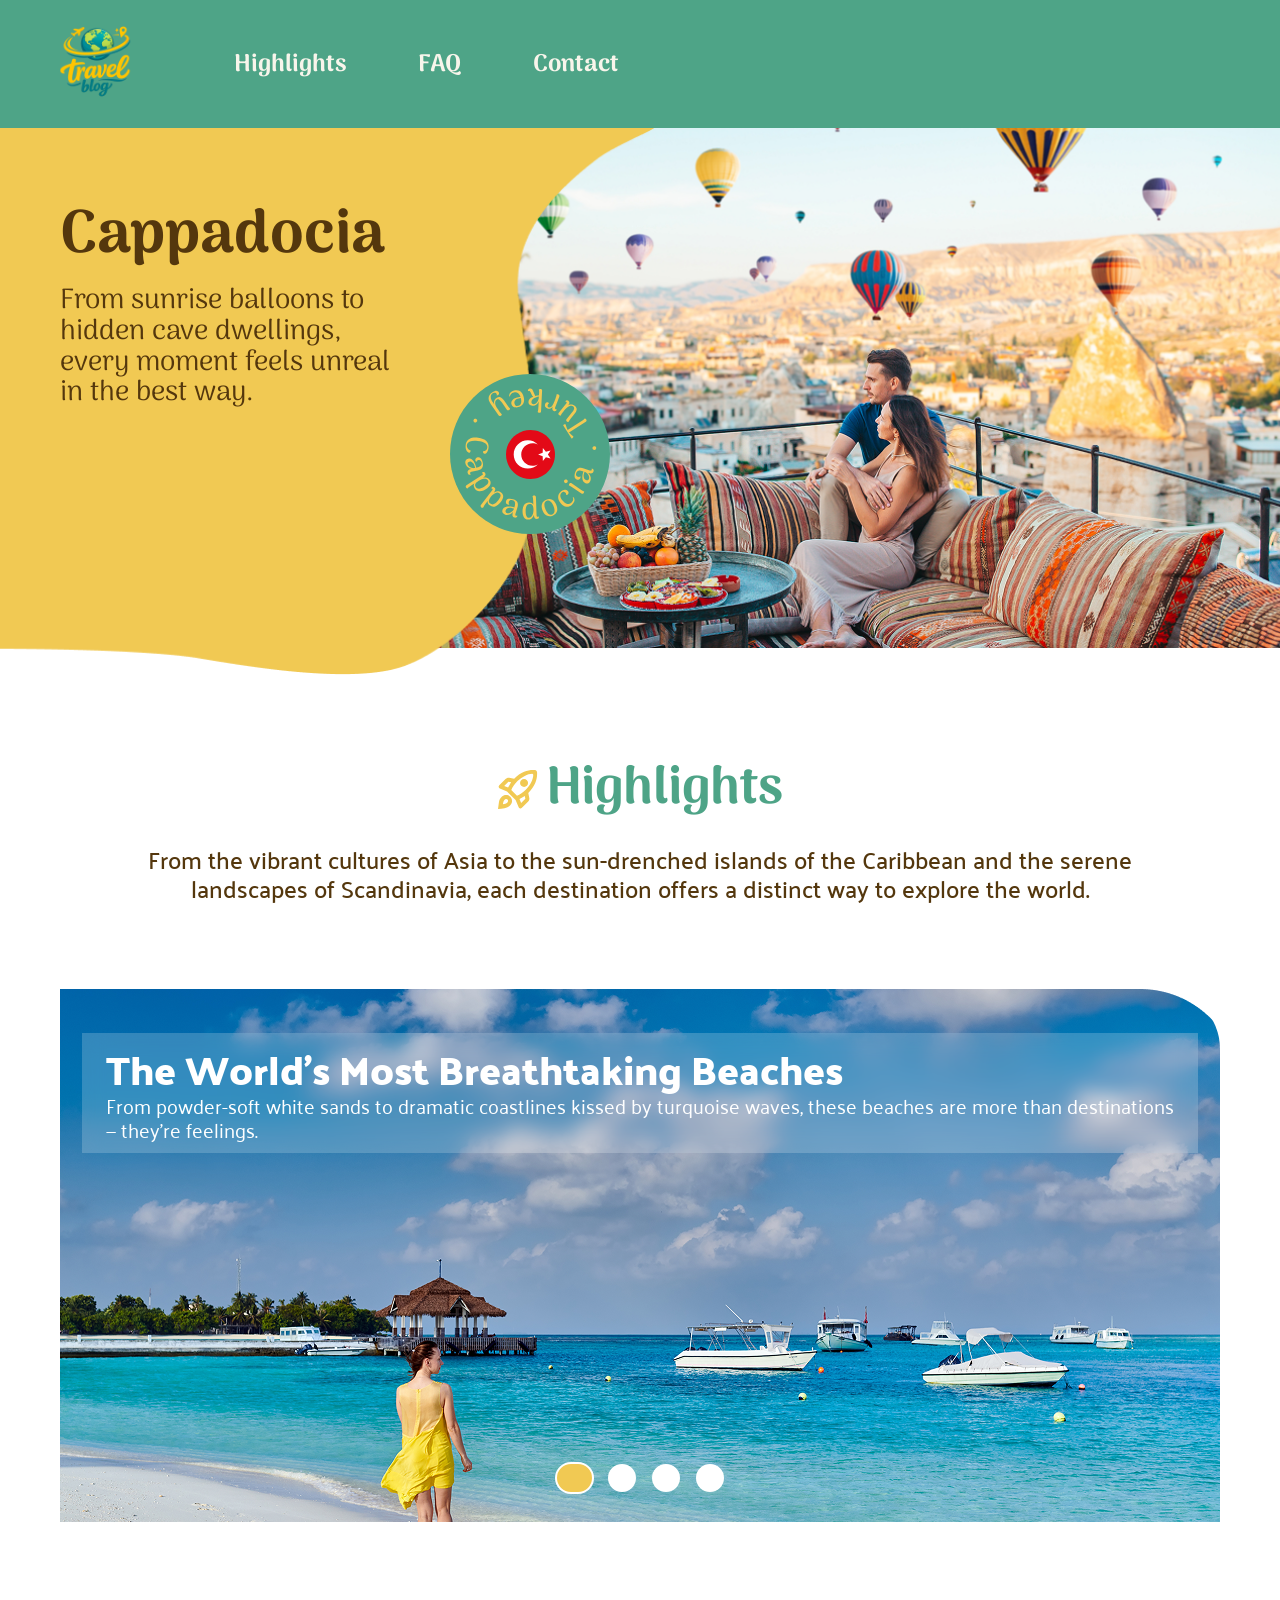
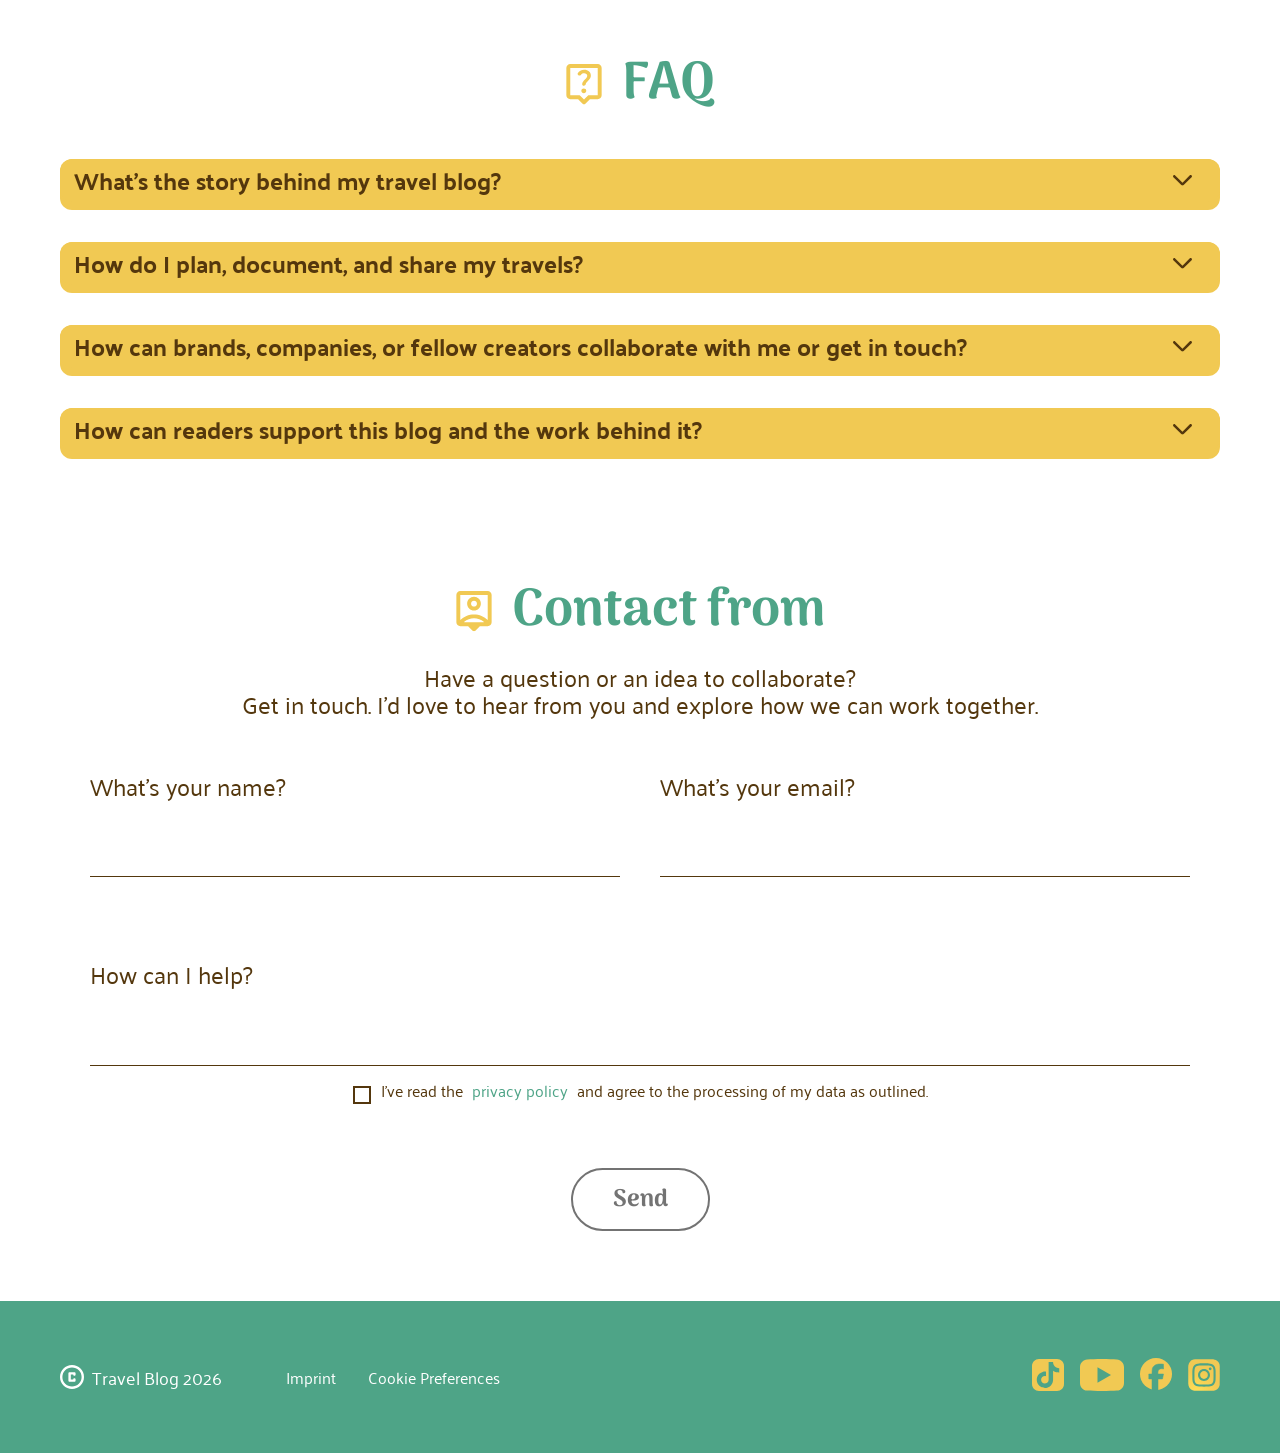
==== commit 1d86152e: "Startseite mobil optimieren" ====
--- a/index.html
+++ b/index.html
@@ -65,7 +65,7 @@
                 </div>
             </section>
         </div>
-
+<div class="container">
         <section class="highlight-section-page-one">
             <div class="headline-section">
                 <img
@@ -171,7 +171,7 @@
                 </div>
             </div>
         </section>
-
+</div>
         <section class="container">
             <section id="faq" class="faq">
                 <div class="faq_head">
@@ -335,6 +335,7 @@
                     </div>
 
                     <section class="privacy">
+                        <div class="privacywrapper">
                         <label class="check">
                             <input type="checkbox" />
                             <span class="box"></span>
@@ -345,7 +346,7 @@
                             <a href="#">privacy policy</a>
                             and agree to the processing of my data as outlined.
                         </span>
-
+</div>
                         <div class="button">
                             <button class="send_button">Send</button>
                         </div>
--- a/css/style.css
+++ b/css/style.css
@@ -72,3 +72,33 @@
         transform: rotate(-360deg);
     }
 }
+
+@media screen and (max-width: 767px) {
+    .row {
+        flex-direction: column;
+    }
+
+    .banner-vector {
+        left: -100px;
+        height: 50%;
+    }
+
+    .banner-content {
+        display: none;
+    }
+
+    .turkie {
+        left: 45px;
+        top: 120px;
+    }
+    .header-photo {
+        object-position: 60%;
+        height: 100%;
+    }
+
+    .main-banner {
+        padding: 0;
+        height: 515px;
+    }
+
+}
--- a/css/standard.css
+++ b/css/standard.css
@@ -1,4 +1,4 @@
-*{
+* {
     margin: 0;
     padding: 0;
     box-sizing: border-box;
@@ -6,11 +6,10 @@
     position: relative;
 }
 
-.container{
-        padding: 0px max(120px, calc(50% - 720px));
+.container {
+    padding: 0px max(120px, calc(50% - 720px));
     /* width: 100%;
     margin: 0 auto; */
-
 }
 
 main {
@@ -44,7 +43,7 @@
     align-items: center;
     margin: auto;
     max-width: 493px;
-    gap:48px;
+    gap: 48px;
     p {
         color: var(--secondary-braun);
         font-family: "Arima";
@@ -52,13 +51,117 @@
         line-height: 1.2;
         text-align: center;
     }
-
 }
 
-
-
-.arrow{ position: absolute;
+.arrow {
+    position: absolute;
     left: 15px;
     top: 40px;
     /* transform: rotate(28deg); */
-}+}
+
+.card-article {
+    padding-top: 80px;
+    height: 391px;
+    display: flex;
+    gap: 24px;
+    justify-content: space-between;
+}
+.article-text {
+    height: 391px;
+}
+.subline {
+    font-family: "Palanquin";
+    font-weight: 600;
+    font-size: 40px;
+    color: rgba(78, 164, 135, 1);
+}
+.article-text h1 {
+    font-family: "Arima";
+    font-weight: bold;
+    font-size: 64px;
+    color: rgba(241, 201, 83, 1);
+    line-height: 1.2;
+}
+
+.article-text p {
+    color: rgba(84, 55, 13, 1);
+    font-family: "Palaquin";
+    font-size: 32px;
+    font-weight: 400;
+    line-height: 1.2;
+}
+.article-footer {
+    width: 575px;
+    height: 19px;
+    display: flex;
+    justify-content: space-around;
+    align-items: center;
+    right: 6px;
+    top: 30px;
+}
+.article-footer .footer-text {
+    color: rgba(84, 55, 13, 1);
+    font-family: "Palaquin";
+    font-size: 16px;
+    font-weight: 400;
+    line-height: 1.2;
+    right: 15px;
+}
+.authorcard {
+    background-color: rgba(78, 164, 135, 0.2);
+    width: 272px;
+    height: 389px;
+    border-radius: 30px;
+}
+.card-header {
+    display: flex;
+    flex-direction: column;
+    align-items: center;
+
+    img {
+        padding-top: 16px;
+    }
+}
+.card-body {
+    display: flex;
+    align-items: center;
+    flex-direction: column;
+    width: 240px;
+    height: 171px;
+    margin: 16px;
+
+    .card-name {
+        font-family: "Arima";
+        font-weight: 700;
+        font-size: 18px;
+        line-height: 1.2;
+    }
+    .name-text {
+        font-family: "Arima";
+        font-weight: 400;
+        font-size: 18px;
+        line-height: 1.2;
+        padding-bottom: 12px;
+    }
+}
+.card-body-text {
+    height: 171px;
+    font-family: "Palaquin";
+    font-size: 16px;
+    font-weight: 400;
+    color: rgba(84, 55, 13, 1);
+}
+
+@media screen and (min-width: 768px) and (max-width: 1280px) {
+    .container {
+        padding: 0 60px;
+    }
+}
+
+@media screen and (max-width: 767px) {
+
+        .container {
+        padding: 0 20px;
+    }
+}
--- a/css/faq.css
+++ b/css/faq.css
@@ -1,5 +1,5 @@
 #faq {
-    padding: 120px;
+    /* padding: 120px; */
 }
 
 .faq_head {
@@ -7,6 +7,7 @@
     justify-content: center;
     align-items: center;
     gap: 20px;
+    padding: 120px 0 0 0;
 
     img {
         width: 36px;
@@ -28,7 +29,6 @@
     overflow: hidden;
     margin-bottom: 32px;
     height: auto;
-
 }
 
 .faq_headline {
@@ -40,8 +40,8 @@
     width: 100%;
     background-color: #f1c953;
     border-radius: 12px;
-    padding-left: 16px;
-    max-height: 61px;
+    padding: 0px 14px;
+    /* max-height: 61px; */
 
     h3 {
         font-size: 1.5rem;
@@ -63,12 +63,14 @@
     max-height: 0;
     overflow: hidden;
     background: #f1c953;
-    transition: max-height 0.4s ease, padding 0.3s ease;
+    transition:
+        max-height 0.4s ease,
+        padding 0.3s ease;
     padding: 0 20px;
     border-radius: 5px;
 
-    p{
-        color: #54370D;
+    p {
+        color: #54370d;
         font-family: "Palanquin";
         background-color: white;
         border-radius: 5px;
@@ -92,4 +94,13 @@
     padding: 20px;
 }
 
+@media screen  and (max-width: 767px) {
+    .faq_head{padding:80px 0 0 0}
+h2{font-size: 2.5rem;}
 
+.faq_headline{padding: 8px 14px;
+   h3{font-size: 1rem;
+line-height: 1.1;}
+
+}
+}
--- a/css/contact.css
+++ b/css/contact.css
@@ -1,5 +1,5 @@
 #contact {
-    padding: 0 120px 0 120px;
+    padding: 88px 0 0 0;
     text-align: center;
 }
 .contact_head {
@@ -201,7 +201,20 @@
         border-color: #f1c953;
     }
 }
-
-
-
-
+.privacywrapper{
+    display: flex;
+
+}
+@media screen and (max-width: 767px) {
+    .contact_subtitle{display:none;}
+    .contact_head{
+        h2{font-size: 2.5rem;}
+    }
+.text{font-size: 1rem;
+text-align: left;}
+
+}
+
+
+
+
--- a/css/header.css
+++ b/css/header.css
@@ -90,3 +90,11 @@
 .con:focus {
     color: rgba(241, 201, 83, 1);
 }
+
+@media screen  and (max-width: 767px) {
+.nav-bar {display:none;}
+.header{
+    justify-content: center;
+    z-index:10;
+}
+}
--- a/css/highlight-section.css
+++ b/css/highlight-section.css
@@ -3,10 +3,10 @@
 .highlight-section-page-one {
     display: flex;
     flex-direction: column;
-    align-items: center; 
-    width: 100%;
-}
-.headline-section  {
+    align-items: center;
+    width: 100%;
+}
+.headline-section {
     display: flex;
     justify-content: center;
     align-items: center;
@@ -14,14 +14,14 @@
     padding-top: 84px;
     padding-bottom: 24px;
 }
-.headline-section img{
+.headline-section img {
     width: 40px;
     height: 40px;
     gap: 8px;
     margin-bottom: 0px;
 }
-.headline-section >h2{
-    font-family: 'Arima';
+.headline-section > h2 {
+    font-family: "Arima";
     font-size: 52px;
     font-weight: bold;
     color: rgba(78, 164, 135, 1);
@@ -32,30 +32,30 @@
 
 .highlight-section-page-one > p {
     text-align: center;
-    font-family: 'Palanquin';
+    font-family: "Palanquin";
     color: rgba(84, 55, 13, 1);
     line-height: 1.2;
     font-weight: 500;
     font-size: 24px;
-    max-width: 1000px; 
+    max-width: 1000px;
     padding-bottom: 86px;
     line-height: 1.2;
 }
 /*hero-slider*/
-.item_start{
+.item_start {
     background-image: url("../assets/img/Main/header\ photo.png");
 }
-.item_coppenhagen{
+.item_coppenhagen {
     background-image: url("../assets/img/Main/header\ photo\ \(1\).png");
 }
-.item_pattaya{
+.item_pattaya {
     background-image: url("../assets/img/Main/header\ photo\ \(2\).png");
 }
-.item_fuji{
+.item_fuji {
     background-image: url("../assets/img/Main/header\ photo\ \(3\).png");
 }
 
-.hero_link{
+.hero_link {
     text-decoration: none;
     color: inherit;
     display: flex;
@@ -63,15 +63,15 @@
 .hero_slider {
     position: relative;
     width: 100%;
-    max-width: 1200px;
-    height:650px;
-    margin: 20px auto;
+    /* max-width: 1200px; */
+    height: 533px;
+    margin: auto;
     display: flex;
     justify-content: center;
-    align-items: flex-end; 
+    align-items: flex-end;
     padding-bottom: 30px;
     overflow: hidden;
-    border-radius:0 60px 0 0; 
+    border-radius: 0 60px 0 0;
 }
 .slide_item {
     background-size: cover;
@@ -95,16 +95,14 @@
     display: flex;
 }
 
-
 .slide_content {
-    background-color: rgba(255, 255, 255, 0.9); 
+    background-color: rgba(255, 255, 255, 0.9);
     padding: 40px;
     border-radius: 8px;
     text-align: center;
     max-width: 80%;
-    box-shadow: 0 10px 30px rgba(0,0,0,0.2);
-}
-
+    box-shadow: 0 10px 30px rgba(0, 0, 0, 0.2);
+}
 
 .hero_slider input[type="radio"] {
     appearance: none;
@@ -115,19 +113,18 @@
     border: 2px solid white;
     border-radius: 50%;
     cursor: pointer;
-    z-index: 20; 
+    z-index: 20;
     margin: 0 8px;
     transition: 0.3s;
 }
 
 .hero_slider input[type="radio"]:checked {
-    background-color: rgba(241, 201, 83, 1); 
+    background-color: rgba(241, 201, 83, 1);
     border-color: rgba(241, 201, 83, 1);
     width: 35px;
     height: 28px;
     border-radius: 20px;
     box-shadow: 0 0 0 2px white;
-
 }
 .hero_slider_wrapper {
     position: absolute;
@@ -135,13 +132,13 @@
     left: 0;
     width: 100%;
     height: 100%;
-    z-index: 1; 
-}
-.text_box_wrapper{
-background-color: rgba(255, 255, 255, 0.2); 
+    z-index: 1;
+}
+.text_box_wrapper {
+    background-color: rgba(255, 255, 255, 0.2);
     backdrop-filter: blur(10px);
-    color: white; 
-    display: flex;                            
+    color: white;
+    display: flex;
     text-align: left;
     flex-direction: column;
     width: 870px;
@@ -151,9 +148,8 @@
     padding-bottom: 20px;
 }
 
-
 .slide_item h2 {
-    font-family:"Palanquin Dark";
+    font-family: "Palanquin Dark";
     font-size: 48px;
     color: rgba(255, 255, 255, 1);
     font-weight: 600;
@@ -168,3 +164,69 @@
     color: rgba(255, 255, 255, 1);
     padding-left: 24px;
 }
+
+@media screen and (min-width: 768px) and (max-width: 1280px) {
+    .slide_item h2 {
+        font-size: 2.5rem;
+        padding-left: 12px;
+    }
+
+    .slide_item {
+        padding: 44px 22px;
+    }
+
+    .text_box_wrapper {
+        width: 100%;
+        height: auto;
+        padding: 12px;
+        line-height: 1.2;
+    }
+    .slide_item p {
+        font-size: 1.25rem;
+        font-weight: normal;
+        padding-left: 12px;
+    }
+}
+
+@media screen and (max-width: 767px) {
+    .highlight-section-page-one {
+        p {
+            display: none;
+        }
+        h2 {
+            font-size: 2.5rem;
+        }
+    }
+    .headline-section{
+        padding-top: 80px;
+    }
+    .text_box{
+        h2 {
+            font-size: 1.75rem;
+        }
+        p{
+            font-size: 1.25rem;
+        }
+    }
+    .text_box_wrapper{
+        width: 100%;
+    }
+
+    .slide_item{
+        padding:60px 10px 0 10px
+    }
+
+    .item_start {
+    background-position: 40%;
+}
+.item_coppenhagen {
+    background-position: 40%;
+}
+.item_pattaya {
+    background-position: 40%;
+}
+.item_fuji {
+    background-position: 40%;
+}
+
+}
--- a/css/footer.css
+++ b/css/footer.css
@@ -60,4 +60,8 @@
 
 .travel {
     padding-left: 8px;
+}
+
+@media screen and (max-width: 767px) {
+.side-bar{display: none;}
 }
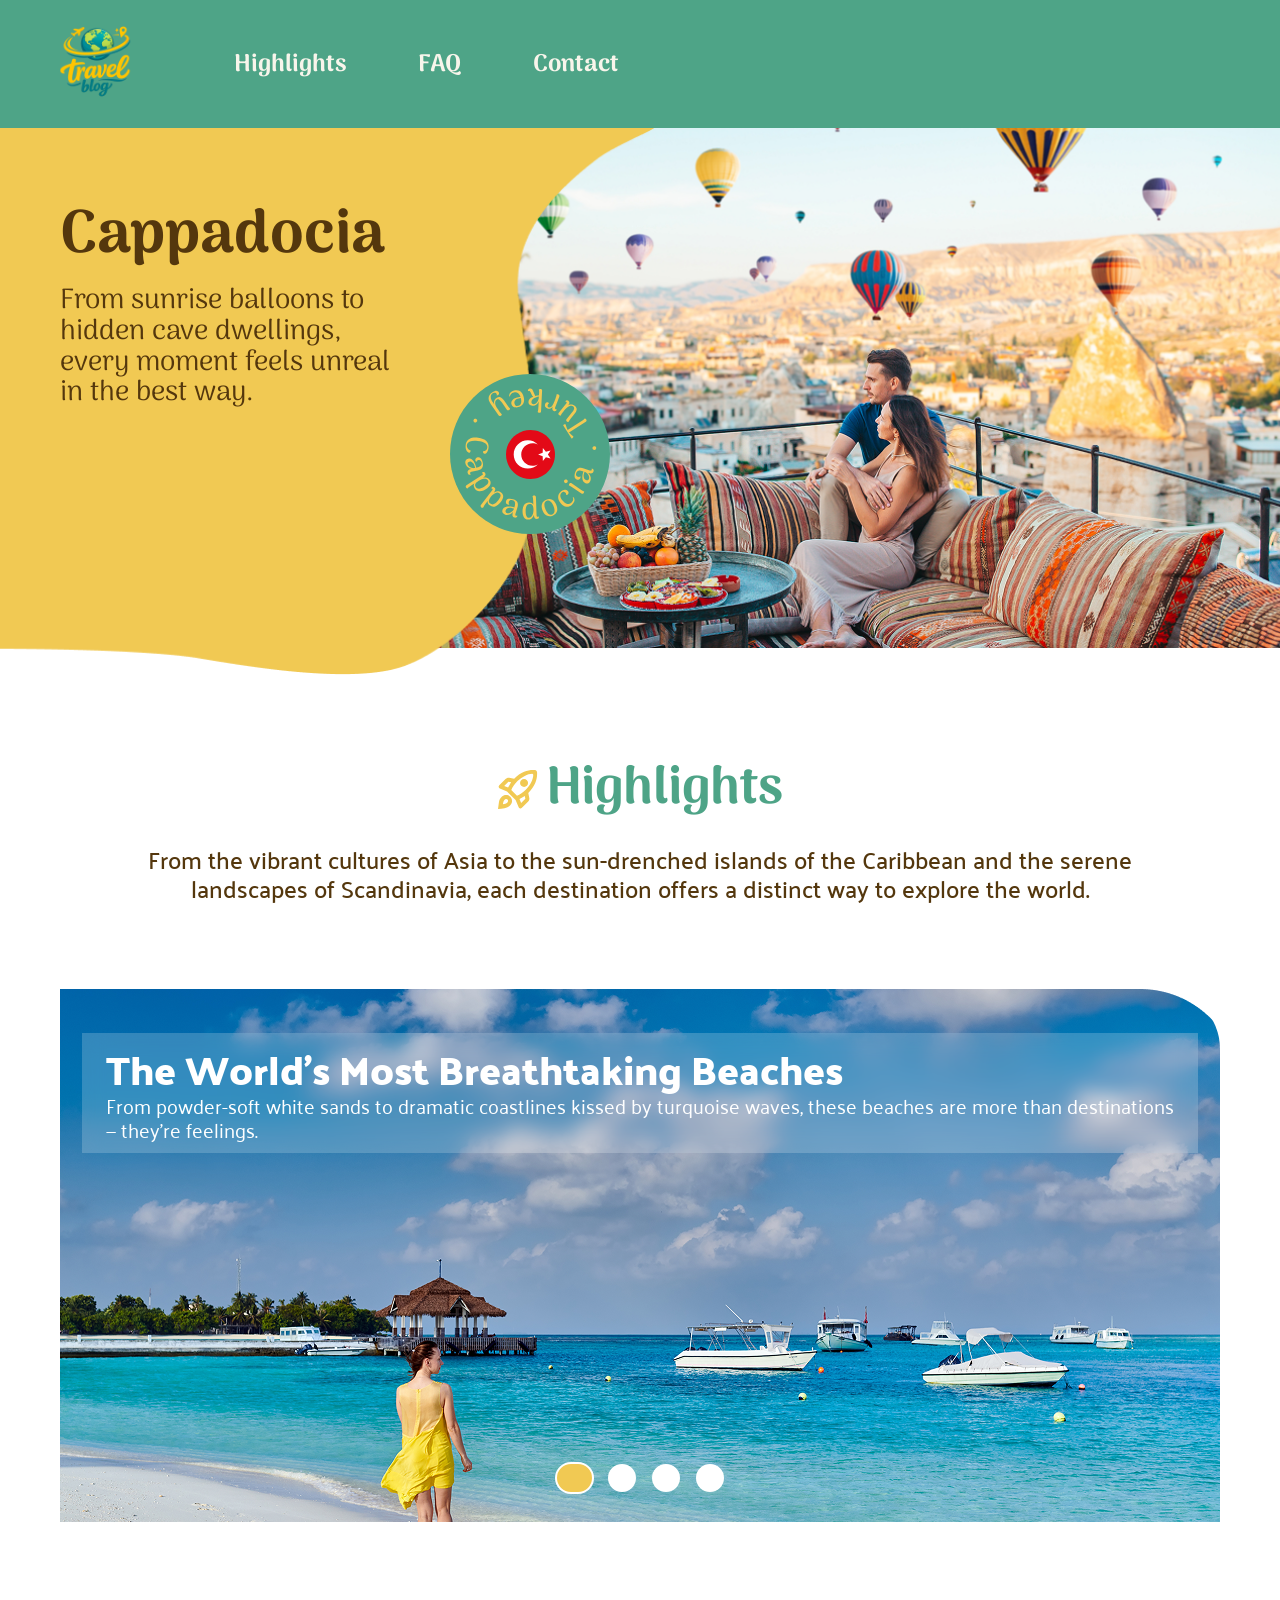
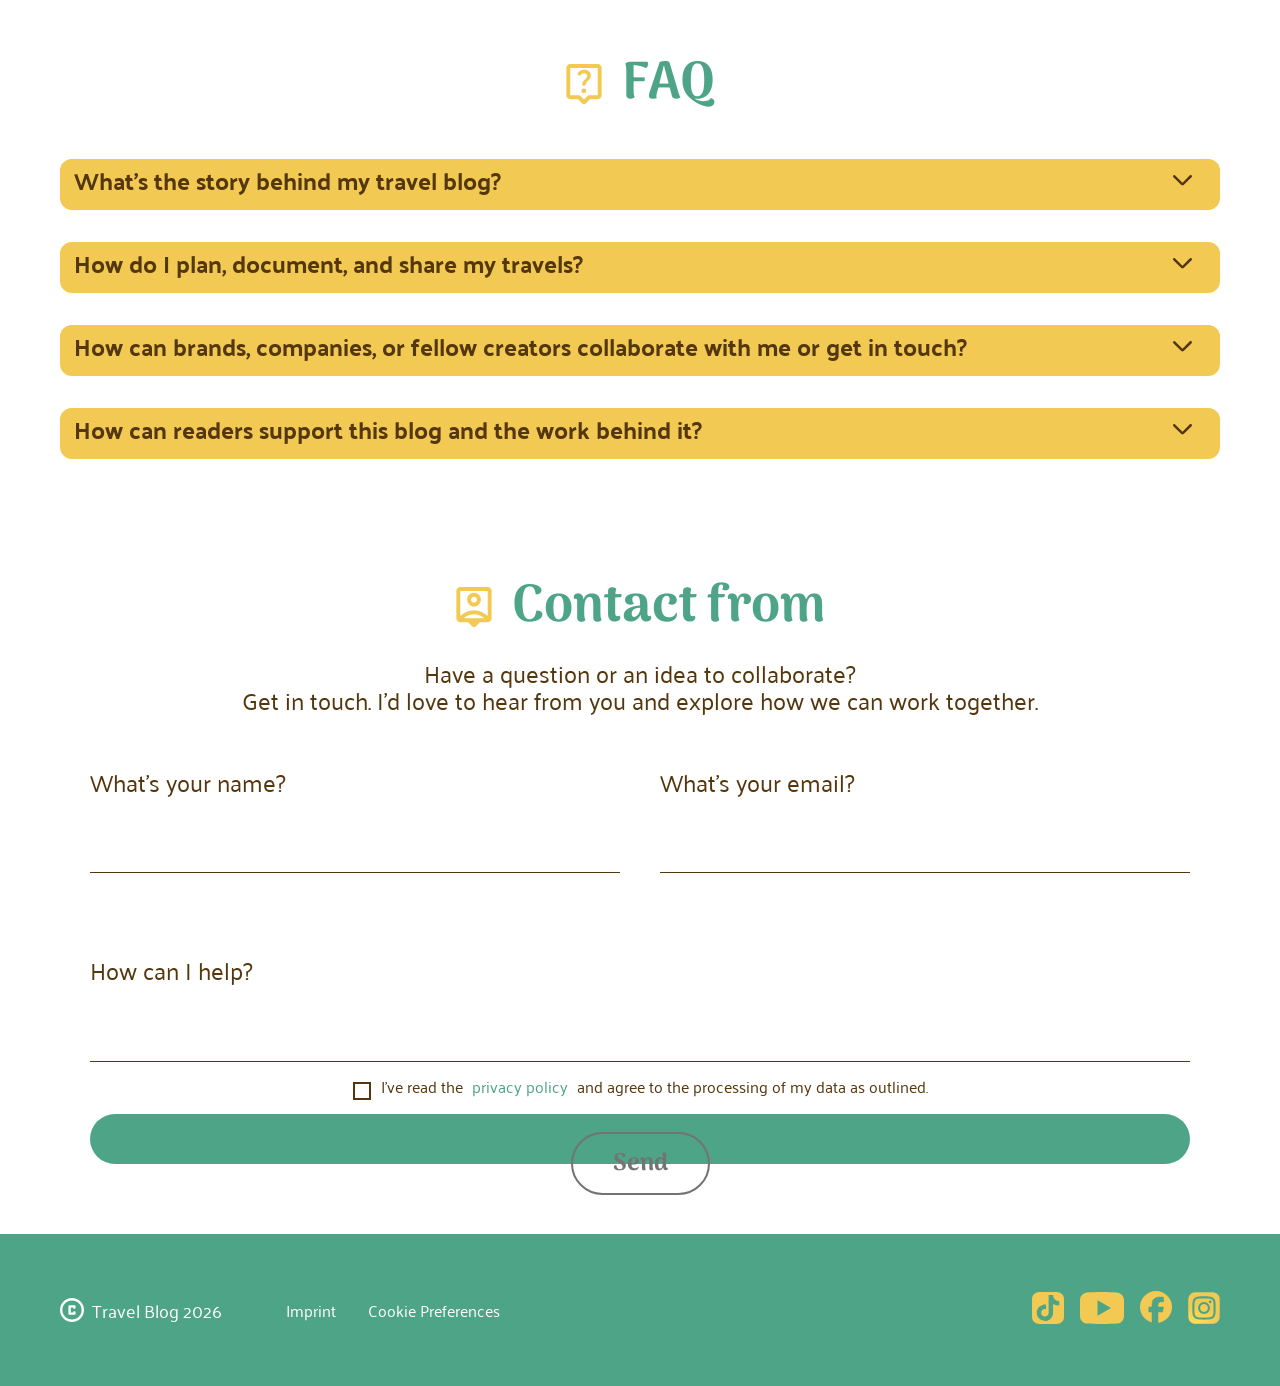
==== commit 38cca0e3: "article_three_respo_DONE" ====
--- a/index.html
+++ b/index.html
@@ -4,20 +4,19 @@
         <meta charset="UTF-8" />
         <meta name="viewport" content="width=device-width, initial-scale=1.0" />
 
+        <link rel="stylesheet" href="./css/header.css" />
+        <link rel="stylesheet" href="./css/footer.css" />
         <link rel="stylesheet" href="./css/variables.css" />
+        <link rel="stylesheet" href="./css/fonts.css" />
+        <link rel="stylesheet" href="./css/article-two.css" />
+        <link rel="stylesheet" href="./css/article-three.css" />
         <link rel="stylesheet" href="./css/style.css" />
-        <link rel="stylesheet" href="./css/fonts.css" />
         <link rel="stylesheet" href="./css/standard.css" />
-        <link rel="stylesheet" href="./css/faq.css" />
-        <link rel="stylesheet" href="./css/contact.css" />
-        <link rel="stylesheet" href="./css/header.css" />
-        <link rel="stylesheet" href="./css/highlight-section.css" />
-        <link rel="stylesheet" href="./css/footer.css" />
 
         <title>Travel Blog</title>
     </head>
     <body>
-        <header class="header">
+        <header id="top" class="header">
             <section class="container">
                 <div>
                     <a href="#index.html">
@@ -28,9 +27,9 @@
                     </a>
                 </div>
                 <nav class="nav-bar">
-                    <a class="high" href="#highlights">Highlights</a>
-                    <a class="faq" href="#faq">FAQ</a>
-                    <a class="con" href="#contact">Contact</a>
+                    <a class="high_nav" href="index.html#highlights">Highlights</a>
+                    <a class="faq_nav" href="index.html#faq">FAQ</a>
+                    <a class="con_nav" href="index.html#contact">Contact</a>
                 </nav>
             </section>
         </header>
@@ -65,113 +64,122 @@
                 </div>
             </section>
         </div>
-<div class="container">
-        <section class="highlight-section-page-one">
-            <div class="headline-section">
-                <img
-                    src="./assets/icons/Article 01/rocket_launch.svg"
-                    alt="rocket_launch"
-                />
-                <h2>Highlights</h2>
-            </div>
-            <p>
-                From the vibrant cultures of Asia to the sun-drenched islands of
-                the Caribbean and the serene landscapes of Scandinavia, each
-                destination offers a distinct way to explore the world.
-            </p>
-        </section>
-        <section class="hero_slider">
-            <input
-                type="radio"
-                name="slider"
-                id="slide_start"
-                value="start"
-                checked
-            />
-            <input
-                type="radio"
-                name="slider"
-                id="slide_coppenhagen"
-                value="coppenhagen"
-            />
-            <input
-                type="radio"
-                name="slider"
-                id="slide_pattaya"
-                value="pattaya"
-            />
-            <input type="radio" name="slider" id="slide_fuji" value="fuji" />
-
-            <div class="hero_slider_wrapper">
-                <div class="slide_item item_start">
-                    <a href="article-one.html" class="hero_link">
-                        <div class="text_box_wrapper">
-                            <div class="text_box">
-                                <h2>The World’s Most Breathtaking Beaches</h2>
-                                <p>
-                                    From powder-soft white sands to dramatic
-                                    coastlines kissed by turquoise waves, these
-                                    beaches are more than destinations — they’re
-                                    feelings.
-                                </p>
-                            </div>
-                        </div>
-                    </a>
-                </div>
-                <div class="slide_item item_coppenhagen">
-                    <div class="text_box_wrapper">
-                        <a href="article-two.html" class="hero_link">
-                            <div class="text_box">
-                                <h2>
-                                    Copenhagen in 3 Days: Big Experiences, Smart
-                                    Spending
-                                </h2>
-                                <p>
-                                    Discover Copenhagen, where historic charm
-                                    meets modern design, vibrant cycling culture
-                                    and waterfront living.
-                                </p>
+        <div class="container">
+            <section class="highlight-section-page-one">
+                <div class="headline-section">
+                    <img
+                        src="./assets/icons/Article 01/rocket_launch.svg"
+                        alt="rocket_launch"
+                    />
+                    <h2>Highlights</h2>
+                </div>
+                <p>
+                    From the vibrant cultures of Asia to the sun-drenched
+                    islands of the Caribbean and the serene landscapes of
+                    Scandinavia, each destination offers a distinct way to
+                    explore the world.
+                </p>
+            </section>
+            <section class="hero_slider">
+                <input
+                    type="radio"
+                    name="slider"
+                    id="slide_start"
+                    value="start"
+                    checked
+                />
+                <input
+                    type="radio"
+                    name="slider"
+                    id="slide_coppenhagen"
+                    value="coppenhagen"
+                />
+                <input
+                    type="radio"
+                    name="slider"
+                    id="slide_pattaya"
+                    value="pattaya"
+                />
+                <input
+                    type="radio"
+                    name="slider"
+                    id="slide_fuji"
+                    value="fuji"
+                />
+
+                <div class="hero_slider_wrapper">
+                    <div class="slide_item item_start">
+                        <a href="article-one.html" class="hero_link">
+                            <div class="text_box_wrapper">
+                                <div class="text_box">
+                                    <h2>
+                                        The World’s Most Breathtaking Beaches
+                                    </h2>
+                                    <p>
+                                        From powder-soft white sands to dramatic
+                                        coastlines kissed by turquoise waves,
+                                        these beaches are more than destinations
+                                        — they’re feelings.
+                                    </p>
+                                </div>
                             </div>
                         </a>
                     </div>
-                </div>
-                <div class="slide_item item_pattaya">
-                    <div class="text_box_wrapper">
-                        <a href="article-three.html" class="hero_link">
-                            <div class="text_box">
-                                <h2>
-                                    Pattaya Pulse: Food, Sun and Neon Nights
-                                </h2>
-                                <p>
-                                    From bustling promenades to nearby islands,
-                                    the city offers an energetic and diverse
-                                    escape. Discover Pattaya City, with vibrant
-                                    nightlife and rich cultural landmarks.
-                                </p>
-                            </div></a
-                        >
-                    </div>
-                </div>
-                <div class="slide_item item_fuji">
-                    <div class="text_box_wrapper">
-                        <a href="article_03.html" class="hero_link">
-                            <div class="text_box">
-                                <h2>Mountain Fuji</h2>
-                                <p>
-                                    The most iconic mountain and an active
-                                    volcano located about 100 kilometers
-                                    southwest of Tokyo. Written with the
-                                    characters for “wealth” and “samurai,”
-                                    Fuji’s name evokes a sense of strength,
-                                    honor, and enduring prestige.
-                                </p>
-                            </div>
-                        </a>
-                    </div>
-                </div>
-            </div>
-        </section>
-</div>
+                    <div class="slide_item item_coppenhagen">
+                        <div class="text_box_wrapper">
+                            <a href="article-two.html" class="hero_link">
+                                <div class="text_box">
+                                    <h2>
+                                        Copenhagen in 3 Days: Big Experiences,
+                                        Smart Spending
+                                    </h2>
+                                    <p>
+                                        Discover Copenhagen, where historic
+                                        charm meets modern design, vibrant
+                                        cycling culture and waterfront living.
+                                    </p>
+                                </div>
+                            </a>
+                        </div>
+                    </div>
+                    <div class="slide_item item_pattaya">
+                        <div class="text_box_wrapper">
+                            <a href="article-three.html" class="hero_link">
+                                <div class="text_box">
+                                    <h2>
+                                        Pattaya Pulse: Food, Sun and Neon Nights
+                                    </h2>
+                                    <p>
+                                        From bustling promenades to nearby
+                                        islands, the city offers an energetic
+                                        and diverse escape. Discover Pattaya
+                                        City, with vibrant nightlife and rich
+                                        cultural landmarks.
+                                    </p>
+                                </div></a
+                            >
+                        </div>
+                    </div>
+                    <div class="slide_item item_fuji">
+                        <div class="text_box_wrapper">
+                            <a href="article_03.html" class="hero_link">
+                                <div class="text_box">
+                                    <h2>Mountain Fuji</h2>
+                                    <p>
+                                        The most iconic mountain and an active
+                                        volcano located about 100 kilometers
+                                        southwest of Tokyo. Written with the
+                                        characters for “wealth” and “samurai,”
+                                        Fuji’s name evokes a sense of strength,
+                                        honor, and enduring prestige.
+                                    </p>
+                                </div>
+                            </a>
+                        </div>
+                    </div>
+                </div>
+            </section>
+        </div>
         <section class="container">
             <section id="faq" class="faq">
                 <div class="faq_head">
@@ -336,17 +344,18 @@
 
                     <section class="privacy">
                         <div class="privacywrapper">
-                        <label class="check">
-                            <input type="checkbox" />
-                            <span class="box"></span>
-                        </label>
-
-                        <span class="text">
-                            I’ve read the
-                            <a href="#">privacy policy</a>
-                            and agree to the processing of my data as outlined.
-                        </span>
-</div>
+                            <label class="check">
+                                <input type="checkbox" />
+                                <span class="box"></span>
+                            </label>
+
+                            <span class="text">
+                                I’ve read the
+                                <a href="#">privacy policy</a>
+                                and agree to the processing of my data as
+                                outlined.
+                            </span>
+                        </div>
                         <div class="button">
                             <button class="send_button">Send</button>
                         </div>
@@ -359,13 +368,16 @@
             <div class="container">
                 <footer class="footer-bar">
                     <div class="side-bar">
-                        <img
-                            src="./assets/icons/Article 01/copyright.svg"
-                            alt="copyright"
-                        />
-                        <p class="travel">Travel Blog 2026</p>
+                        <div class="copyrightwrapper">
+                            <img
+                                src="./assets/icons/Article 01/copyright.svg"
+                                alt="copyright"
+                            />
+                            <p class="travel">Travel Blog 2026</p>
+                        </div>
+                        <div class="imprintcookiereverse">
                         <a href="imprint.html"> <p class="imp">Imprint</p></a>
-                        <p class="cookie">Cookie Preferences</p>
+                        <p class="cookie">Cookie Preferences</p></div>
                     </div>
                     <div class="sozi-bar">
                         <a href="https://www.tiktok.com/de-DE/" target="_blank">
@@ -395,5 +407,19 @@
                 </footer>
             </div>
         </section>
+        <div class="footermenu">
+            <a href="#top">
+                <img src="./assets/icons/Main/home.svg" alt="home" />
+            </a>
+            <a href="#top">
+                <img src="./assets/icons/Main/rocket_launch_green.svg" alt="rocket" />
+            </a>
+            <a href="#top">
+                <img src="./assets/icons/Main/live_help_green.svg" alt="help" />
+            </a>
+            <a href="#top">
+                <img src="./assets/icons/Main/person_pin_green.svg" alt="person" />
+            </a>
+        </div>
     </body>
 </html>
--- a/css/header.css
+++ b/css/header.css
@@ -23,7 +23,7 @@
     text-decoration: none;
 }
 
-.high {
+.high_nav {
     text-decoration: none;
     display: inline-block;
     transition: all 0.3s ease;
@@ -32,21 +32,21 @@
     background-size: 0% 25px;
     color: rgba(248, 245, 235, 1);
 }
-.high:hover {
+.high_nav:hover {
     background-image: url(../assets/icons/Main/Highlights_hover.svg);
     background-size: 100% 20px;
     left: 1px;
     bottom: -1px;
     color: rgba(248, 245, 235, 1);
 }
-.high:active {
+.high_nav:active {
     color: rgba(241, 201, 83, 1);
 }
 
-.high:focus {
+.high_nav:focus {
     color: rgba(241, 201, 83, 1);
 }
-.faq {
+.faq_nav {
     text-decoration: none;
     display: inline-block;
     transition: all 0.3s ease;
@@ -55,20 +55,20 @@
     background-size: 0% 2px;
     color: rgba(248, 245, 235, 1);
 }
-.faq:hover {
+.faq_nav:hover {
     background-image: url(../assets/icons/Main/FAQ_hover.svg);
     background-size: 100% 20px;
     color: rgba(248, 245, 235, 1);
     left: 1px;
     bottom: -1px;
 }
-.faq:active {
+.faq_nav:active {
     color: rgba(241, 201, 83, 1);
 }
-.faq:focus {
+.faq_nav:focus {
     color: rgba(241, 201, 83, 1);
 }
-.con {
+.con_nav {
     text-decoration: none;
     display: inline-block;
     transition: all 0.3s ease;
@@ -77,17 +77,17 @@
     background-size: 0% 2px;
     color: rgba(248, 245, 235, 1);
 }
-.con:hover {
+.con_nav:hover {
     background-image: url(../assets/icons/Main/Contacts_hover.svg);
     background-size: 100% 20px;
     color: rgba(248, 245, 235, 1);
     left: 1px;
     bottom: -1px;
 }
-.con:active {
+.con_nav:active {
     color: rgba(241, 201, 83, 1);
 }
-.con:focus {
+.con_nav:focus {
     color: rgba(241, 201, 83, 1);
 }
 
--- a/css/footer.css
+++ b/css/footer.css
@@ -2,7 +2,7 @@
     display: flex;
     justify-content: flex-end;
     align-items: center;
-    
+
     height: 32px;
     gap: 16px;
 }
@@ -61,7 +61,68 @@
 .travel {
     padding-left: 8px;
 }
+.copyrightwrapper {
+    display: flex;
+}
+.imprintcookiereverse{
+display: flex;
+}
+.footermenu{
+    display: none;
+}
 
 @media screen and (max-width: 767px) {
-.side-bar{display: none;}
-}+    .side-bar {
+        flex-direction: column-reverse;
+        align-items: flex-start;
+        gap: 8px;
+
+        p {
+            font-size: 1rem;
+        }
+
+        a {
+        padding:0;
+        }
+
+    }
+    .sozi-bar {
+        a img {
+            height: 24px;
+        }
+    }
+    .footer-bar{
+        align-items: end;
+    }
+    .footer-contain{
+        height: auto;
+        padding:20px 0 100px 0;
+    }
+    .footermenu{
+    display: flex;
+    justify-content: space-between;
+    padding: 25px;
+    background-color: var(--primary-gelb);
+    position:fixed;
+    bottom: 0;
+    left:0;
+    right:0;
+    z-index:10;
+    a{display: flex;
+    align-items: center;}
+}
+.copyrightwrapper{ img{height: 20px; width: 20px;}
+align-items: center;}
+.imprintcookiereverse{
+flex-direction: column;
+}
+}
+
+@media screen and (max-width: 375px)
+{
+.sozi-bar{display: none;}
+
+.footermenu {
+    max-width: 375px;
+}
+}
--- a/css/article-two.css
+++ b/css/article-two.css
@@ -0,0 +1,148 @@
+.video-wrapper {
+    display: flex;
+    justify-content: center;
+    padding-top: 80px;
+}
+
+.video {
+    margin: auto;
+
+    img {
+        position: absolute;
+        transform: translate(-50%, -50%);
+        top: 50%;
+        left: 50%;
+        height: 147px;
+        z-index: 2;
+    }
+}
+
+#player {
+    border-radius: 53px;
+}
+
+.info_text_list {
+    width: 1200px;
+    margin: auto;
+    text-align: left;
+
+    p {
+        font-size: 1.5rem;
+        font-family: "Palanquin";
+        color: #3d3d3d;
+    }
+
+    .text1 {
+        font-size: 1.5rem;
+        font-family: "Palanquin";
+        line-height: 1.2;
+        padding-bottom: 32px;
+        color: #3d3d3d;
+    }
+
+    .text2 {
+        font-size: 1.5rem;
+        font-family: "Palanquin";
+        line-height: 1.2;
+        padding-top: 32px;
+        color: #3d3d3d;
+    }
+}
+
+.list {
+    text-align: left;
+    display: inline-block;
+    margin-top: 10px;
+
+    ul {
+        margin-left: 48px;
+        padding-top: 16px;
+    }
+}
+
+.list_icon {
+    display: flex;
+    position: absolute;
+    top: -50px;
+    left: -50px;
+    background-color: #4ea487;
+    border-radius: 10px;
+    width: 196px;
+    height: 66px;
+    justify-content: center;
+    align-items: center;
+    transform: rotate(-12deg);
+
+    img {
+        width: 43px;
+        height: 43px;
+        padding-right: 5px;
+    }
+
+    p {
+        color: #f1c953;
+        font-family: "Palanquin";
+        font-weight: bold;
+        font-size: 1.75rem;
+    }
+}
+
+.pro_tipps {
+    max-width: 1083px;
+    height: 100%;
+    background-color: #ddebe5;
+    justify-content: center;
+    align-items: center;
+    border-radius: 24px;
+    margin: auto;
+    margin-top: 60px;
+    padding: 1.5rem;
+
+    .list {
+        font-family: "Palanquin";
+        font-size: 1.5rem;
+        margin: auto;
+    }
+
+    ol {
+        line-height: 1.2;
+    }
+
+    span {
+        color: #4ea487;
+        font-family: "Palanquin";
+        font-weight: bold;
+        font-size: 1.5rem;
+    }
+}
+
+.share {
+    display: flex;
+    flex-direction: column;
+    align-items: center;
+    margin: auto;
+    max-width: 493px;
+    gap: 48px;
+    p {
+        color: var(--secondary-braun);
+        font-family: "Arima";
+        font-size: 1.5rem;
+        line-height: 1.2;
+        text-align: center;
+    }
+}
+
+.button {
+    display: flex;
+    align-items: center;
+    gap: 10px;
+    padding: 0px 24px;
+    height: 48px;
+    background-color: var(--primary-green);
+    border-radius: 40px;
+    p {
+        color: var(--primary-gelb);
+        font-family: "Arima";
+        font-size: 1.5rem;
+    }
+}
--- a/css/article-three.css
+++ b/css/article-three.css
@@ -0,0 +1,545 @@
+.card-article {
+    padding-top: 80px;
+    display: flex;
+    gap: 24px;
+    justify-content: space-between;
+}
+
+.subline {
+    font-family: "Palanquin";
+    font-weight: 600;
+    font-size: 40px;
+    color: rgba(78, 164, 135, 1);
+}
+.article-text h1 {
+    font-family: "Arima";
+    font-weight: bold;
+    font-size: 64px;
+    color: rgba(241, 201, 83, 1);
+    line-height: 1.2;
+}
+
+.article-text p {
+    color: rgba(84, 55, 13, 1);
+    font-family: "Palaquin";
+    font-size: 32px;
+    font-weight: 400;
+    line-height: 1.2;
+}
+.article-footer {
+    display: flex;
+    justify-content: flex-start;
+    align-items: center;
+    left: 1px;
+    top: 30px;
+    gap: 32px;
+}
+.article-footer .footer-text {
+    color: rgba(84, 55, 13, 1);
+    font-family: "Palaquin";
+    font-size: 16px;
+    font-weight: 400;
+    line-height: 1.2;
+    right: 15px;
+}
+.authorcard {
+    flex-shrink: 0;
+    background-color: rgba(78, 164, 135, 0.2);
+    width: 272px;
+    height: 389px;
+    border-radius: 30px;
+}
+.card-header {
+    display: flex;
+    flex-direction: column;
+    align-items: center;
+
+    img {
+        padding: 16px 0 16px 0;
+    }
+}
+.card-body {
+    display: flex;
+    align-items: center;
+    flex-direction: column;
+
+    margin: 16px;
+
+    .card-name {
+        font-family: "Arima";
+        font-weight: 700;
+        font-size: 18px;
+        line-height: 1.2;
+    }
+    .name-text {
+        font-family: "Arima";
+        font-weight: 400;
+        font-size: 18px;
+        line-height: 1.2;
+        padding-bottom: 12px;
+    }
+}
+.card-body-text {
+    font-family: "Palaquin";
+    font-size: 16px;
+    font-weight: 400;
+    color: rgba(84, 55, 13, 1);
+}
+.wrap {
+    display: flex;
+    gap: 24px;
+}
+
+.periods {
+    display: flex;
+    align-items: center;
+    justify-content: center;
+    flex-direction: column;
+
+    img {
+        width: 640px;
+        padding-bottom: 88px;
+    }
+}
+
+.headline_periods {
+    h2 {
+        color: #54370d;
+        font-family: "Arima", semibold;
+        font-size: 32px;
+        padding-bottom: 24px;
+    }
+}
+
+.text_periods {
+    p {
+        font-family: "Palanquin";
+        font-size: 1.5rem;
+        color: #3d3d3d;
+        line-height: 1.2;
+        padding-bottom: 88px;
+    }
+}
+
+.statistics {
+    max-width: 100%;
+    display: flex;
+    flex-direction: column;
+
+    p {
+        align-items: center;
+        justify-content: center;
+    }
+}
+
+.graph {
+    display: flex;
+
+    h2 {
+        font-family: "Arima";
+        font-size: 2rem;
+        color: #54370d;
+        max-width: 519px;
+        text-align: center;
+    }
+
+    p {
+        font-family: "Palanquin";
+        font-size: 1.5rem;
+        color: #3d3d3d;
+        line-height: 1.2;
+    }
+}
+
+.graph1 {
+    display: flex;
+    flex-direction: column;
+    justify-content: space-between;
+    align-items: center;
+    width: 50%;
+
+    img {
+        width: 519px;
+    }
+
+    p {
+        max-width: 519px;
+        padding: 16px;
+    }
+}
+
+.graph2 {
+    display: flex;
+    flex-direction: column;
+    justify-content: space-between;
+    align-items: center;
+    width: 50%;
+
+    img {
+        width: 519px;
+    }
+
+    p {
+        max-width: 519px;
+        padding: 16px;
+    }
+}
+
+.text_statistic {
+    font-family: "Palanquin";
+    font-size: 1.5rem;
+    color: #3d3d3d;
+    line-height: 1.2;
+    padding-top: 88px;
+}
+
+@media screen and (max-width: 1100px) {
+    .graph img {
+        width: 430px;
+    }
+}
+
+@media screen and (max-width: 900px) {
+    .graph {
+        img {
+            width: 350px;
+        }
+
+        h2 {
+            font-size: 1.75rem;
+        }
+
+        p {
+            font-size: 1.2rem;
+            max-width: 350px;
+        }
+    }
+}
+
+@media screen and (max-width: 801px) {
+    .graph {
+        img {
+            width: 300px;
+        }
+
+        h2 {
+            font-size: 1.5rem;
+        }
+
+        p {
+            max-width: 310px;
+        }
+    }
+
+    .text_periods {
+        p {
+            font-size: 1.2rem;
+        }
+    }
+
+    .statistics {
+        p {
+            font-size: 1.2rem;
+        }
+    }
+
+    .periods {
+        img {
+            width: 550px;
+        }
+    }
+}
+
+@media screen and (min-width: 768px) and (max-width: 1280px) {
+    .container {
+        padding: 0 60px;
+    }
+
+    .card-article {
+        flex-direction: column;
+        gap: 24px;
+        padding-top: 48px;
+    }
+
+    .card-body-text {
+        font-size: 20px;
+    }
+
+    .authorcard {
+        display: flex;
+        width: 100%;
+        height: 100%;
+        padding: 8px;
+        margin-top: 16px;
+        img {
+            padding: 16px;
+        }
+    }
+
+    .card-body {
+        justify-content: center;
+    }
+
+    .text_statistic {
+        padding-top: 62px;
+    }
+
+    .article-footer {
+        gap: 28px;
+        padding-bottom: 24px;
+    }
+}
+
+@media screen and (max-width: 767px) {
+    .container {
+        padding: 0 20px;
+    }
+
+    .card-article {
+        flex-direction: column;
+        gap: 12px;
+        padding-top: 48px;
+    }
+
+    .article-footer {
+        width: 100%;
+        flex-wrap: wrap;
+    }
+
+    .article-footer {
+        gap: 5px;
+    }
+
+    .authorcard {
+        display: flex;
+        flex-direction: column;
+        width: 100%;
+        height: 100%;
+        padding: 8px;
+        margin-top: 42px;
+    }
+
+    .subline {
+        font-size: 28px;
+    }
+
+    .article-text {
+        h1 {
+            font-size: 54px;
+        }
+
+        p {
+            font-size: 24px;
+        }
+    }
+
+    .article-footer {
+        gap: 28px;
+    }
+}
+
+@media screen and (max-width: 650px) {
+    .graph {
+        flex-direction: column;
+        justify-content: center;
+        align-items: center;
+        
+    }
+
+    .graph1 {
+        width: 550px;
+        h2 {
+            padding-top: 24px;
+            font-size: 32px;
+        }
+
+        img {
+            width: 550px;
+        }
+
+        p {
+            max-width: 550px;
+        }
+    }
+
+    .graph2 {
+        width: 550px;
+        h2 {
+            padding-top: 36px;
+            font-size: 32px;
+        }
+
+        img {
+            width: 550px;
+        }
+
+        p {
+            max-width: 550px;
+        }
+    }
+
+    .article-footer {
+        gap: 22px;
+    }
+}
+
+@media screen and (max-width: 580px){
+    .graph1 {
+        width: 50%;
+
+        img {
+        width: 450px;
+        }
+    }
+    .graph2 {
+        width: 50%;
+
+        img {
+        width: 450px;
+        }
+    }
+
+    .periods {
+        img {
+            width: 450px;
+        }
+    }
+}
+
+@media screen and (max-width: 480px){
+    .graph1 {
+        width: 50%;
+
+        img {
+        width: 375px;
+        }
+    }
+    .graph2 {
+        width: 50%;
+
+        img {
+        width: 375px;
+        }
+    }
+
+    .periods {
+        img {
+            width: 375px;
+        }
+    }
+}
+
+@media screen and (max-width: 400px) {
+    .article-text{
+        h1 {
+            font-size: 40px;
+        }
+
+        .subline {
+            font-size: 20px;
+        }
+
+        p {
+            font-size: 18px;
+        }
+    }
+
+    .graph1 {
+        width: 50%;
+
+        img {
+        width: 300px;
+        }
+
+        h2 {
+            font-size: 20px;
+        }
+
+        p {
+            max-width: 300px;
+        }
+    }
+
+    .graph2 {
+        width: 50%;
+
+        img {
+        width: 300px;
+        }
+
+        h2 {
+            font-size: 20px;
+        }
+
+        p {
+            width: 300px;
+        }
+    }
+
+    .periods {
+        img {
+            width: 300px;
+            padding-bottom: 48px;
+        }
+    }
+
+    .share {
+        p {
+            font-size: 18px;
+        }
+
+        .arrow {
+            width: 64px;
+        }
+    }
+}
+
+@media screen and (max-width: 320px) {
+    .graph1 {
+        width: 50%;
+
+        img {
+        width: 300px;
+        }
+
+        h2 {
+            font-size: 20px;
+        }
+
+        p {
+            max-width: 300px;
+        }
+    }
+
+    .graph2 {
+        width: 50%;
+
+        img {
+        width: 300px;
+        }
+
+        h2 {
+            font-size: 20px;
+        }
+
+        p {
+            max-width: 300px;
+        }
+    }
+
+    .periods {
+        img {
+            width: 300px;
+        }
+
+        h2 {
+            font-size: 20px;
+        }
+    }
+
+    .share {
+        .arrow {
+            width: 64px;
+        }
+    }
+}
--- a/css/style.css
+++ b/css/style.css
@@ -73,6 +73,566 @@
     }
 }
 
+/*highlight-section*/
+
+.highlight-section-page-one {
+    display: flex;
+    flex-direction: column;
+    align-items: center;
+    width: 100%;
+}
+.headline-section {
+    display: flex;
+    justify-content: center;
+    align-items: center;
+    text-align: center;
+    padding-top: 84px;
+    padding-bottom: 24px;
+}
+.headline-section img {
+    width: 40px;
+    height: 40px;
+    gap: 8px;
+    margin-bottom: 0px;
+}
+.headline-section > h2 {
+    font-family: "Arima";
+    font-size: 52px;
+    font-weight: bold;
+    color: rgba(78, 164, 135, 1);
+    margin-bottom: 0px;
+    line-height: 1.2;
+    margin-left: 8px;
+}
+
+.highlight-section-page-one > p {
+    text-align: center;
+    font-family: "Palanquin";
+    color: rgba(84, 55, 13, 1);
+    line-height: 1.2;
+    font-weight: 500;
+    font-size: 24px;
+    max-width: 1000px;
+    padding-bottom: 86px;
+    line-height: 1.2;
+}
+/*hero-slider*/
+.item_start {
+    background-image: url("../assets/img/Main/header\ photo.png");
+}
+.item_coppenhagen {
+    background-image: url("../assets/img/Main/header\ photo\ \(1\).png");
+}
+.item_pattaya {
+    background-image: url("../assets/img/Main/header\ photo\ \(2\).png");
+}
+.item_fuji {
+    background-image: url("../assets/img/Main/header\ photo\ \(3\).png");
+}
+
+.hero_link {
+    text-decoration: none;
+    color: inherit;
+    display: flex;
+}
+.hero_slider {
+    position: relative;
+    width: 100%;
+    /* max-width: 1200px; */
+    height: 533px;
+    margin: auto;
+    display: flex;
+    justify-content: center;
+    align-items: flex-end;
+    padding-bottom: 30px;
+    overflow: hidden;
+    border-radius: 0 60px 0 0;
+}
+.slide_item {
+    background-size: cover;
+    background-position: center;
+    background-repeat: no-repeat;
+    width: 100%;
+    height: 100%;
+    position: absolute;
+    top: 0;
+    left: 0;
+    display: none;
+    justify-items: flex-start;
+    align-items: flex-start;
+    padding: 88px;
+}
+
+#slide_start:checked ~ .hero_slider_wrapper .item_start,
+#slide_coppenhagen:checked ~ .hero_slider_wrapper .item_coppenhagen,
+#slide_pattaya:checked ~ .hero_slider_wrapper .item_pattaya,
+#slide_fuji:checked ~ .hero_slider_wrapper .item_fuji {
+    display: flex;
+}
+
+.slide_content {
+    background-color: rgba(255, 255, 255, 0.9);
+    padding: 40px;
+    border-radius: 8px;
+    text-align: center;
+    max-width: 80%;
+    box-shadow: 0 10px 30px rgba(0, 0, 0, 0.2);
+}
+
+.hero_slider input[type="radio"] {
+    appearance: none;
+    -webkit-appearance: none;
+    background-color: white;
+    width: 28px;
+    height: 28px;
+    border: 2px solid white;
+    border-radius: 50%;
+    cursor: pointer;
+    z-index: 20;
+    margin: 0 8px;
+    transition: 0.3s;
+}
+
+.hero_slider input[type="radio"]:checked {
+    background-color: rgba(241, 201, 83, 1);
+    border-color: rgba(241, 201, 83, 1);
+    width: 35px;
+    height: 28px;
+    border-radius: 20px;
+    box-shadow: 0 0 0 2px white;
+}
+.hero_slider_wrapper {
+    position: absolute;
+    top: 0;
+    left: 0;
+    width: 100%;
+    height: 100%;
+    z-index: 1;
+}
+.text_box_wrapper {
+    background-color: rgba(255, 255, 255, 0.2);
+    backdrop-filter: blur(10px);
+    color: white;
+    display: flex;
+    text-align: left;
+    flex-direction: column;
+    width: 870px;
+    height: auto;
+    padding-right: 24px;
+    line-height: 1.2;
+    padding-bottom: 20px;
+}
+
+.slide_item h2 {
+    font-family: "Palanquin Dark";
+    font-size: 48px;
+    color: rgba(255, 255, 255, 1);
+    font-weight: 600;
+    padding: 0;
+    padding-left: 24px;
+}
+
+.slide_item p {
+    font-family: "Palanquin";
+    font-size: 28px;
+    font-weight: normal;
+    color: rgba(255, 255, 255, 1);
+    padding-left: 24px;
+}
+
+@media screen and (min-width: 768px) and (max-width: 1280px) {
+    .slide_item h2 {
+        font-size: 2.5rem;
+        padding-left: 12px;
+    }
+
+    .slide_item {
+        padding: 44px 22px;
+    }
+
+    .text_box_wrapper {
+        width: 100%;
+        height: auto;
+        padding: 12px;
+        line-height: 1.2;
+    }
+    .slide_item p {
+        font-size: 1.25rem;
+        font-weight: normal;
+        padding-left: 12px;
+    }
+}
+
+@media screen and (max-width: 767px) {
+    .highlight-section-page-one {
+        p {
+            display: none;
+        }
+        h2 {
+            font-size: 2.5rem;
+        }
+    }
+    .headline-section{
+        padding-top: 80px;
+    }
+    .text_box{
+        h2 {
+            font-size: 1.75rem;
+        }
+        p{
+            font-size: 1.25rem;
+        }
+    }
+    .text_box_wrapper{
+        width: 100%;
+    }
+
+    .slide_item{
+        padding:60px 10px 0 10px
+    }
+
+    .item_start {
+    background-position: 40%;
+}
+.item_coppenhagen {
+    background-position: 40%;
+}
+.item_pattaya {
+    background-position: 40%;
+}
+.item_fuji {
+    background-position: 40%;
+}
+
+}
+
+.faq_head {
+    display: flex;
+    justify-content: center;
+    align-items: center;
+    gap: 20px;
+    padding: 120px 0 0 0;
+
+    img {
+        width: 36px;
+        height: 41.2px;
+    }
+
+    h2 {
+        font-family: "Arima";
+        font-weight: bold;
+        color: #4ea487;
+        font-size: 3.25rem;
+    }
+}
+
+.faq_box {
+    background: #f1c953;
+    border-radius: 12px;
+    margin-top: 32px;
+    overflow: hidden;
+    margin-bottom: 32px;
+    height: auto;
+}
+
+.faq_headline {
+    display: flex;
+    justify-content: flex-start;
+    align-items: center;
+    text-align: left;
+    justify-content: space-between;
+    width: 100%;
+    background-color: #f1c953;
+    border-radius: 12px;
+    padding: 0px 14px;
+    /* max-height: 61px; */
+
+    h3 {
+        font-size: 1.5rem;
+        font-family: "Palanquin";
+        font-weight: bold;
+        color: #54370d;
+    }
+
+    .faq_arrow {
+        padding-right: 14px;
+        cursor: pointer;
+        display: inline-block;
+        transition: transform 0.4s ease;
+        padding: 14px;
+    }
+}
+
+.faq_content {
+    max-height: 0;
+    overflow: hidden;
+    background: #f1c953;
+    transition:
+        max-height 0.4s ease,
+        padding 0.3s ease;
+    padding: 0 20px;
+    border-radius: 5px;
+
+    p {
+        color: #54370d;
+        font-family: "Palanquin";
+        background-color: white;
+        border-radius: 5px;
+        padding: 5px;
+        line-height: 1.2;
+    }
+}
+
+.faq_item input {
+    display: none;
+}
+
+.faq_item input:checked + .faq_box .faq_arrow {
+    transform: rotate(-180deg);
+    transition: transform 0.4s ease-in-out;
+    padding: 14px;
+}
+
+.faq_item input:checked + .faq_box .faq_content {
+    max-height: 500px;
+    padding: 20px;
+}
+
+@media screen and (max-width: 767px) {
+    .faq_head {
+        padding: 80px 0 0 0;
+
+        h2 {
+            font-size: 2.5rem;
+        }
+    }
+
+    .faq_headline {
+        padding: 8px 14px;
+        h3 {
+            font-size: 1rem;
+            line-height: 1.1;
+        }
+    }
+}
+
+#contact {
+    padding: 88px 0 0 0;
+    text-align: center;
+}
+.contact_head {
+    display: flex;
+    justify-content: center;
+    align-items: center;
+    gap: 20px;
+    padding-bottom: 24px;
+
+    img {
+        width: 36px;
+        height: 41.15px;
+    }
+
+    h2 {
+        font-family: "Arima";
+        font-weight: bold;
+        color: #4ea487;
+        font-size: 3.25rem;
+    }
+}
+
+.contact {
+    font-family: "Palanquin";
+    color: #54370d;
+    font-size: 1.5rem;
+    line-height: 1.1;
+}
+
+.contact_form {
+    max-width: 1100px;
+    margin: 0 auto;
+    padding-top: 56px;
+}
+
+.row {
+    display: flex;
+    gap: 40px;
+}
+
+.field {
+    flex: 1;
+    display: flex;
+    flex-direction: column;
+    text-align: left;
+}
+
+.field_full {
+    flex: 1;
+    display: flex;
+    flex-direction: column;
+    text-align: left;
+    margin-top: 20px;
+    padding-top: 64px;
+}
+
+label {
+    font-size: 1.5rem;
+    margin-bottom: 8px;
+    color: #54370d;
+}
+
+input,
+textarea {
+    border: none;
+    border-bottom: 1px solid #54370d;
+    /* padding: 24px 2px; */
+    font-size: 14px;
+    outline: none;
+    height: 70px;
+    font-size: 1.5rem;
+    font-family: "Arima";
+    color: #4EA487;
+}
+
+textarea {
+    resize: none;
+    font-size: 1rem;
+    font-family: "Arima";
+    color: #4EA487;
+}
+
+.checkbox {
+    font-family: "Palanquin";
+    display: flex;
+    align-items: flex-start;
+    gap: 10px;
+    font-size: 16px;
+    color: #54370d;
+}
+
+.checkbox input {
+    display: none;
+}
+
+.custom_box {
+    width: 16px;
+    height: 16px;
+    border: 2px solid #54370d;
+    position: relative;
+}
+
+.text a {
+    color: #4ea487;
+    text-decoration: none;
+    padding: 5px;
+}
+
+.text a:hover {
+    font-weight: bold;
+}
+
+.check input {
+    display: none;
+}
+
+.check {
+    padding-right: 10px;
+    top: 4px;
+    display: flex;
+    align-items: center;
+}
+
+
+.privacy {
+    display: flex;
+    flex-wrap: wrap;
+    align-items: center;
+    gap: 10px;
+    padding-top: 16px;
+    font-size: 16px;
+    text-align: center;
+    justify-content: center;
+    
+    .box {
+        width: 18px;
+        height: 18px;
+        border: 2px solid #54370d;
+        display: inline-block;
+        position: relative;
+        transition: all 0.2s ease;
+    }
+
+    .button {
+        width: 100%;
+        display: flex;
+        justify-content: center;
+        padding-top: 50px;
+        
+        .send_button {
+            padding: 10px 40px;
+            font-size: 24px;
+            font-family: "Arima", serif;
+            font-weight: bold;
+            color: #737373;
+            
+            background: transparent;
+            border: 2px solid #737373;
+            border-radius: 50px;
+            
+            cursor: pointer;
+            transition: all 0.2s ease;
+        }
+        
+        .send_button:hover {
+            border-color: #4ea487;
+            color: #f1c953;
+            text-align: center;
+            background-color: #4ea487;
+        }
+    }
+    .check:hover .box {
+        background-color: #f1c953;
+        cursor: pointer;
+    }
+    
+    .check input:checked + .box::after {
+        content: "";
+        position: absolute;
+        left: 4px;
+        bottom: 3px;
+        width: 4px;
+        height: 8px;
+        border: solid #f1c953;
+        border-width: 0 2px 2px 0;
+        transform: rotate(45deg);
+    }
+    
+    .check:hover .box::after {
+        border-color: #f4d03f;
+    }
+    
+    .check input:checked + .box {
+        background-color: #4ea487;
+        border-color: #4ea487;
+    }
+    
+    .check input:checked + .box::after {
+        border-color: #f1c953;
+    }
+}
+.privacywrapper{
+    display: flex;
+
+}
+@media screen and (max-width: 767px) {
+    .contact_subtitle{display:none;}
+    .contact_head{
+        h2{font-size: 2.5rem;}
+    }
+.text{font-size: 1rem;
+text-align: left;}
+
+}
+
 @media screen and (max-width: 767px) {
     .row {
         flex-direction: column;
--- a/css/standard.css
+++ b/css/standard.css
@@ -62,14 +62,11 @@
 
 .card-article {
     padding-top: 80px;
-    height: 391px;
     display: flex;
     gap: 24px;
     justify-content: space-between;
 }
-.article-text {
-    height: 391px;
-}
+
 .subline {
     font-family: "Palanquin";
     font-weight: 600;
@@ -92,13 +89,12 @@
     line-height: 1.2;
 }
 .article-footer {
-    width: 575px;
-    height: 19px;
-    display: flex;
-    justify-content: space-around;
+    display: flex;
+    justify-content: flex-start;
     align-items: center;
     right: 6px;
     top: 30px;
+    gap:32px;
 }
 .article-footer .footer-text {
     color: rgba(84, 55, 13, 1);
@@ -109,6 +105,7 @@
     right: 15px;
 }
 .authorcard {
+    flex-shrink: 0;
     background-color: rgba(78, 164, 135, 0.2);
     width: 272px;
     height: 389px;
@@ -120,15 +117,15 @@
     align-items: center;
 
     img {
-        padding-top: 16px;
+        padding: 16px 0 16px 0;
     }
 }
 .card-body {
     display: flex;
     align-items: center;
     flex-direction: column;
-    width: 240px;
-    height: 171px;
+    /* width: 240px;
+    height: 171px; */
     margin: 16px;
 
     .card-name {
@@ -146,22 +143,62 @@
     }
 }
 .card-body-text {
-    height: 171px;
+    /* height: 171px; */
     font-family: "Palaquin";
     font-size: 16px;
     font-weight: 400;
     color: rgba(84, 55, 13, 1);
 }
+.wrap{
+    display: flex; gap:24px;
+}
 
 @media screen and (min-width: 768px) and (max-width: 1280px) {
     .container {
         padding: 0 60px;
     }
+    .card-article {
+        flex-direction: column;
+        gap: 24px;
+    }
+    .authorcard {
+        display: flex;
+        width: 100%;
+        height: 100%;
+        padding: 8px;
+        margin-top: 16px;
+        img {
+            padding: 16px;
+        }
+    }
+    .card-body {
+        justify-content: center;
+    }
 }
 
 @media screen and (max-width: 767px) {
-
-        .container {
+    .container {
         padding: 0 20px;
     }
-}
+.card-article {
+        flex-direction: column;
+        gap: 12px;
+    }
+    .card-article {
+        flex-direction: column;
+        gap: 24px;
+    }
+    .article-footer{width: 100%;
+    flex-wrap:wrap;}
+    .article-footer{
+        gap: 5px;
+    }
+
+    .authorcard {
+        display: flex;
+        flex-direction: column;
+        width: 100%;
+        height: 100%;
+        padding: 8px;
+        margin-top: 42px;}
+}
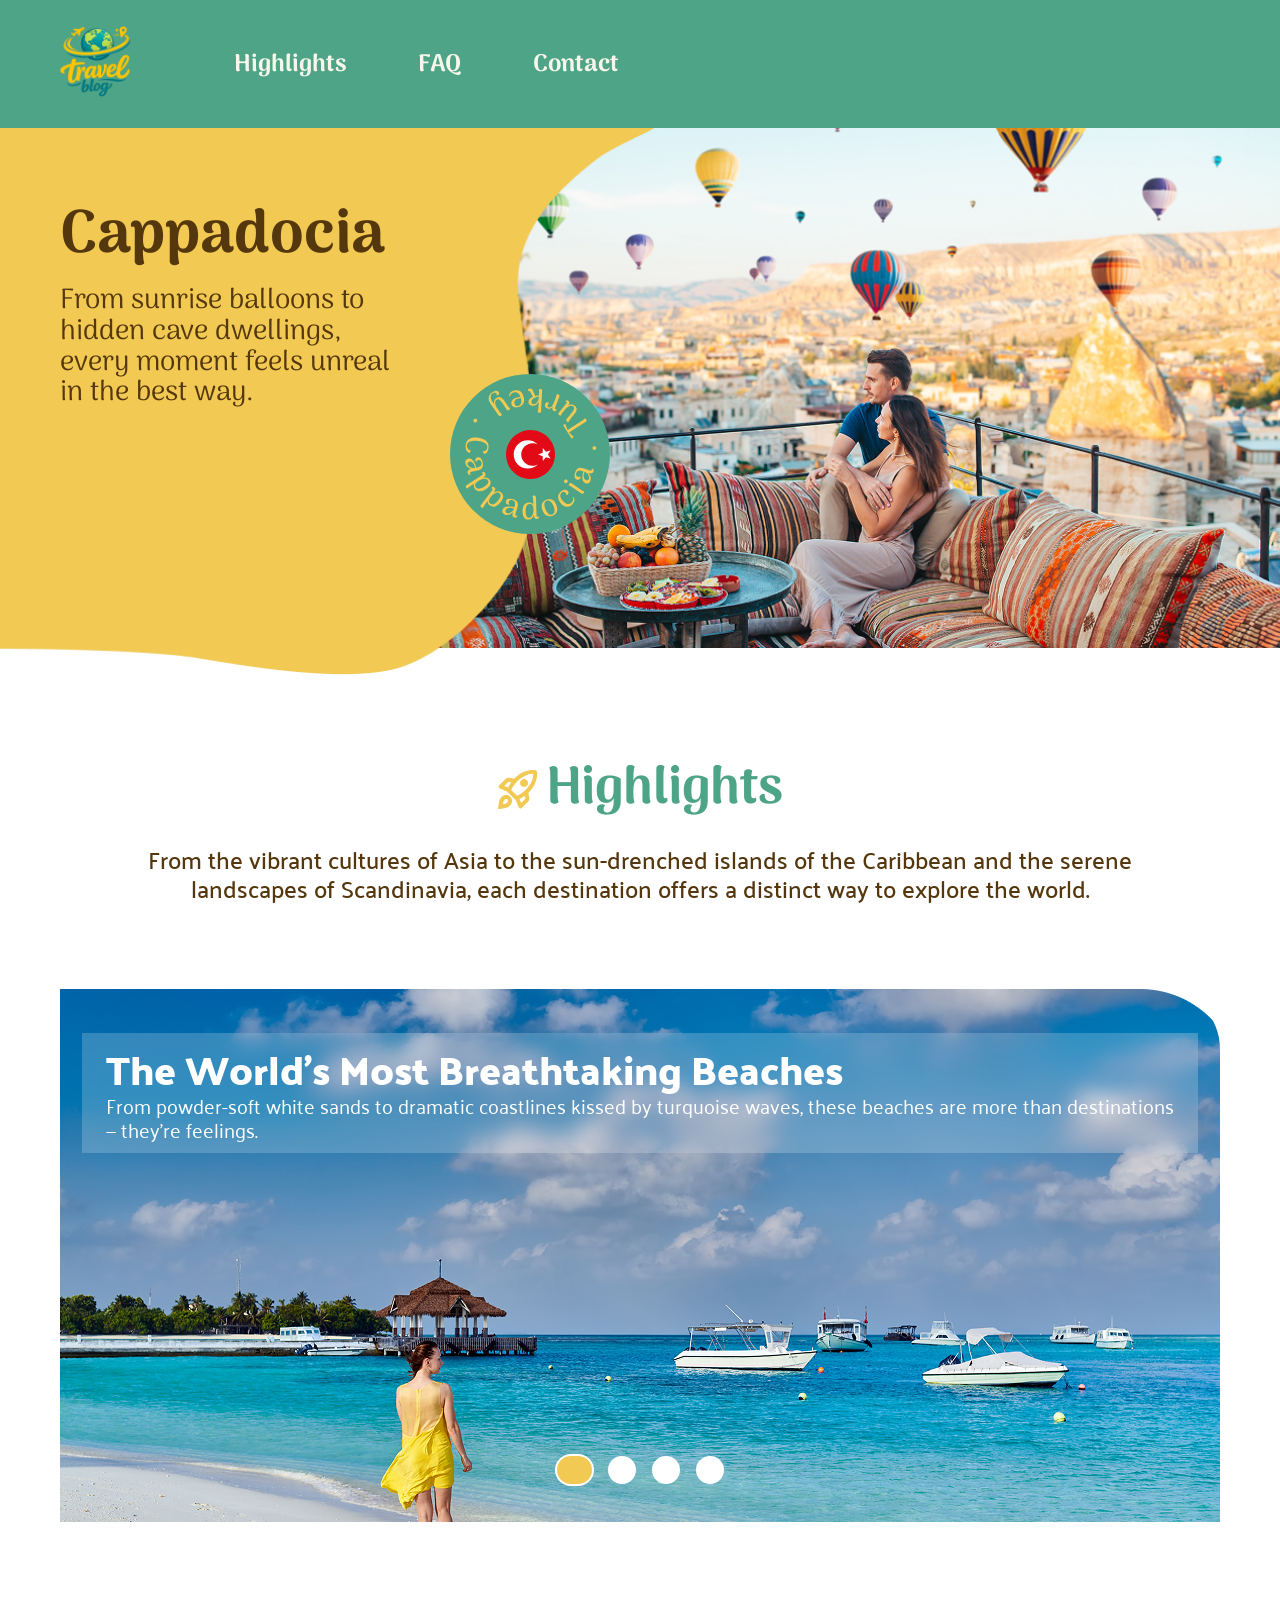
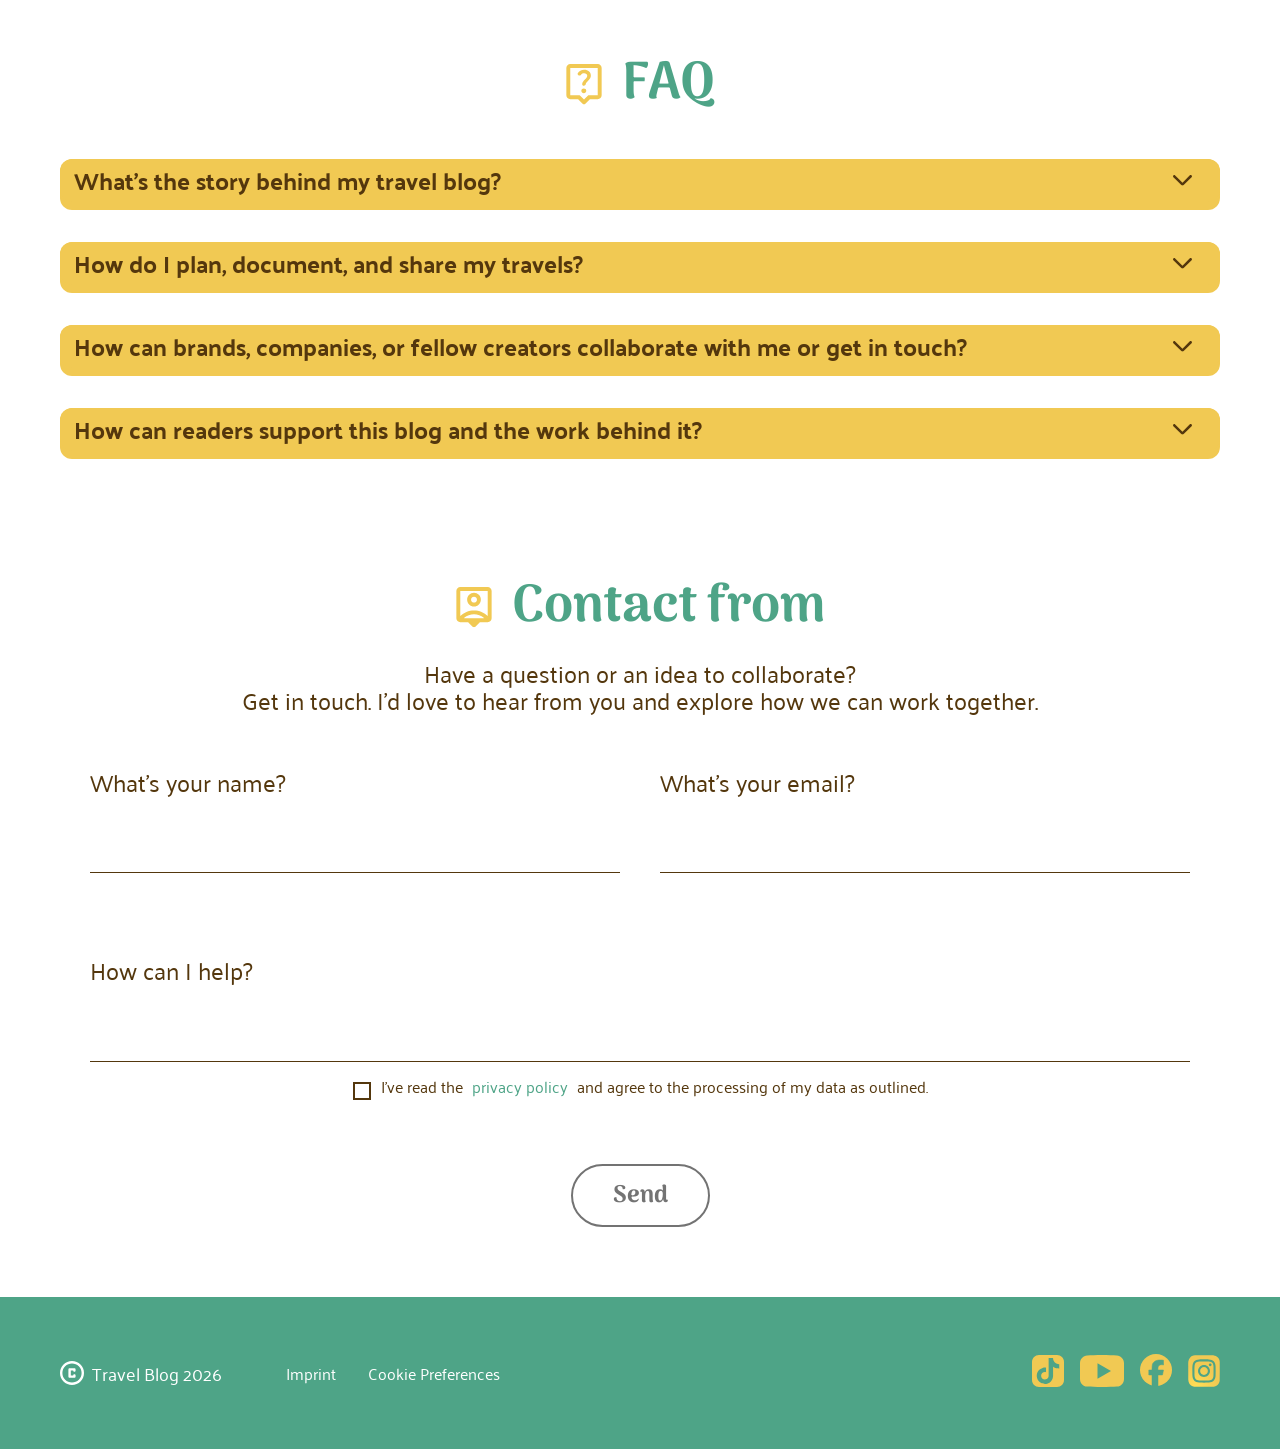
==== commit 3c814219: "Travel_Blog_DONE" ====
--- a/index.html
+++ b/index.html
@@ -8,8 +8,8 @@
         <link rel="stylesheet" href="./css/footer.css" />
         <link rel="stylesheet" href="./css/variables.css" />
         <link rel="stylesheet" href="./css/fonts.css" />
-        <link rel="stylesheet" href="./css/article-two.css" />
-        <link rel="stylesheet" href="./css/article-three.css" />
+        <!-- <link rel="stylesheet" href="./css/article-two.css" />
+        <link rel="stylesheet" href="./css/article-three.css" /> -->
         <link rel="stylesheet" href="./css/style.css" />
         <link rel="stylesheet" href="./css/standard.css" />
 
@@ -80,27 +80,29 @@
                     explore the world.
                 </p>
             </section>
+
             <section class="hero_slider">
-                <input
+                <div class="slider_pad"></div>
+                <input class="radio_button"
                     type="radio"
                     name="slider"
                     id="slide_start"
                     value="start"
                     checked
                 />
-                <input
+                <input class="radio_button"
                     type="radio"
                     name="slider"
                     id="slide_coppenhagen"
                     value="coppenhagen"
                 />
-                <input
+                <input class="radio_button"
                     type="radio"
                     name="slider"
                     id="slide_pattaya"
                     value="pattaya"
                 />
-                <input
+                <input class="radio_button"
                     type="radio"
                     name="slider"
                     id="slide_fuji"
@@ -108,26 +110,26 @@
                 />
 
                 <div class="hero_slider_wrapper">
-                    <div class="slide_item item_start">
-                        <a href="article-one.html" class="hero_link">
-                            <div class="text_box_wrapper">
-                                <div class="text_box">
-                                    <h2>
-                                        The World’s Most Breathtaking Beaches
-                                    </h2>
-                                    <p>
-                                        From powder-soft white sands to dramatic
-                                        coastlines kissed by turquoise waves,
-                                        these beaches are more than destinations
-                                        — they’re feelings.
-                                    </p>
+                        <a href="article-one.html" class="slide_item item_start">
+                                <div class="hero_link">
+                                    <div class="text_box_wrapper">
+                                        <div class="text_box">
+                                            <h2>
+                                                The World’s Most Breathtaking Beaches
+                                            </h2>
+                                            <p>
+                                                From powder-soft white sands to dramatic
+                                                coastlines kissed by turquoise waves,
+                                                these beaches are more than destinations
+                                                — they’re feelings.
+                                            </p>
+                                        </div>
+                                    </div>
                                 </div>
-                            </div>
                         </a>
-                    </div>
-                    <div class="slide_item item_coppenhagen">
+                    <a href="article-two.html" class="slide_item item_coppenhagen">
                         <div class="text_box_wrapper">
-                            <a href="article-two.html" class="hero_link">
+                            <div class="hero_link">
                                 <div class="text_box">
                                     <h2>
                                         Copenhagen in 3 Days: Big Experiences,
@@ -139,12 +141,12 @@
                                         cycling culture and waterfront living.
                                     </p>
                                 </div>
-                            </a>
-                        </div>
-                    </div>
-                    <div class="slide_item item_pattaya">
+                            </div>
+                        </div>
+                    </a>
+                    <a href="article-three.html" class="slide_item item_pattaya">
                         <div class="text_box_wrapper">
-                            <a href="article-three.html" class="hero_link">
+                            <div class="hero_link">
                                 <div class="text_box">
                                     <h2>
                                         Pattaya Pulse: Food, Sun and Neon Nights
@@ -156,10 +158,10 @@
                                         City, with vibrant nightlife and rich
                                         cultural landmarks.
                                     </p>
-                                </div></a
-                            >
-                        </div>
-                    </div>
+                                </div>
+                            </div>
+                        </div>
+                    </a>
                     <div class="slide_item item_fuji">
                         <div class="text_box_wrapper">
                             <a href="article_03.html" class="hero_link">
--- a/css/article-two.css
+++ b/css/article-two.css
@@ -47,6 +47,15 @@
         padding-top: 32px;
         color: #3d3d3d;
     }
+}
+.info_text_video {
+    font-size: 1.5rem;
+    padding-top: 48px;
+    font-family: "Palanquin";
+    line-height: 1.2;
+    margin: auto;
+    justify-content: center;
+    color: #3d3d3d;
 }
 
 .list {
@@ -146,3 +155,189 @@
         font-size: 1.5rem;
     }
 }
+@media screen and (max-width: 767px) {
+    .video {
+        margin: 0;
+        position: relative;
+        width: 100%;
+        padding-bottom: 56.25%;
+        height: 0;
+        overflow: hidden;
+
+        img {
+            position: absolute;
+            transform: translate(-50%, -50%);
+            top: 50%;
+            left: 50%;
+            height: 60px;
+            z-index: 2;
+        }
+    }
+    .video iframe {
+        position: absolute;
+        top: 0;
+        left: 0;
+        width: 100%;
+        height: 100%;
+    }
+    #player {
+        border-top-right-radius: 20px;
+        border-top-left-radius: 20px;
+        border-bottom-left-radius: 20px;
+        border-bottom-right-radius: 20px;
+    }
+
+    .info_text_list {
+        width: 100%;
+        margin: auto;
+        text-align: left;
+        padding: 24px;
+
+        p {
+            font-size: 1rem;
+            font-family: "Palanquin";
+            color: #3d3d3d;
+            line-height: 1.2;
+        }
+
+        .text1 {
+            font-size: 1rem;
+            font-family: "Palanquin";
+            line-height: 1.2;
+            padding-bottom: 32px;
+            color: #3d3d3d;
+        }
+
+        .text2 {
+            font-size: 1rem;
+            font-family: "Palanquin";
+            line-height: 1.2;
+            padding-top: 32px;
+            color: #3d3d3d;
+        }
+
+        .list {
+            text-align: left;
+            display: inline-block;
+            margin-top: 10px;
+
+            ul {
+                margin-left: 48px;
+                padding-top: 16px;
+                font-size: 1rem;
+            }
+        }
+    }
+    .info_text_video {
+        font-size: 1rem;
+        font-family: "Palanquin";
+        line-height: 1.2;
+        margin: auto;
+        justify-content: center;
+        color: #3d3d3d;
+    }
+    .pro_tipps {
+        max-width: 1083px;
+        height: 100%;
+        background-color: #ddebe5;
+        justify-content: center;
+        align-items: center;
+        border-radius: 24px;
+        margin: auto;
+        margin-top: 60px;
+        padding: 1.5rem;
+
+        .list {
+            font-family: "Palanquin";
+            font-size: 1rem;
+            margin: auto;
+        }
+
+        ol {
+            line-height: 1.2;
+        }
+
+        span {
+            color: #4ea487;
+            font-family: "Palanquin";
+            font-weight: bold;
+            font-size: 1rem;
+        }
+    }
+    .list_icon {
+        left: 0;
+        top: -65px;
+    }
+    
+    
+}
+
+@media screen and (min-width: 767px) and (max-width: 1280px) {
+    .video {
+        margin: 0;
+        position: relative;
+        width: 100%;
+        padding-bottom: 56.25%;
+        height: 0;
+        overflow: hidden;
+
+        img {
+            position: absolute;
+            transform: translate(-50%, -50%);
+            top: 50%;
+            left: 50%;
+            height: 120px;
+            z-index: 2;
+        }
+    }
+    .video iframe {
+        position: absolute;
+        top: 0;
+        left: 0;
+        width: 100%;
+        height: 100%;
+    }
+    #player {
+        border-top-right-radius: 30px;
+        border-top-left-radius: 30px;
+        border-bottom-left-radius: 30px;
+        border-bottom-right-radius: 30px;
+    }
+    .info_text_list {
+        width: 100%;
+        margin: auto;
+        text-align: left;
+        padding: 24px;
+
+        p {
+            font-size: 1.5rem;
+            font-family: "Palanquin";
+            color: #3d3d3d;
+            line-height: 1.2;
+        }
+        .text1 {
+            font-size: 1.5rem;
+            font-family: "Palanquin";
+            line-height: 1.2;
+            padding-bottom: 32px;
+            color: #3d3d3d;
+        }
+        .text2 {
+            font-size: 1.5rem;
+            font-family: "Palanquin";
+            line-height: 1.2;
+            padding-top: 32px;
+            color: #3d3d3d;
+        }
+        .list {
+            text-align: left;
+            display: inline-block;
+            margin-top: 10px;
+            ul {
+                margin-left: 48px;
+                padding-top: 16px;
+                font-size: 1.5rem;
+            }
+        }
+    }
+}
--- a/css/article-three.css
+++ b/css/article-three.css
@@ -21,7 +21,7 @@
 
 .article-text p {
     color: rgba(84, 55, 13, 1);
-    font-family: "Palaquin";
+    font-family: "palanquin";
     font-size: 32px;
     font-weight: 400;
     line-height: 1.2;
@@ -36,7 +36,7 @@
 }
 .article-footer .footer-text {
     color: rgba(84, 55, 13, 1);
-    font-family: "Palaquin";
+    font-family: "palanquin";
     font-size: 16px;
     font-weight: 400;
     line-height: 1.2;
@@ -80,7 +80,7 @@
     }
 }
 .card-body-text {
-    font-family: "Palaquin";
+    font-family: "palanquin";
     font-size: 16px;
     font-weight: 400;
     color: rgba(84, 55, 13, 1);
--- a/css/style.css
+++ b/css/style.css
@@ -130,6 +130,10 @@
     background-image: url("../assets/img/Main/header\ photo\ \(3\).png");
 }
 
+.radio_button {
+    padding: 8px;
+}
+
 .hero_link {
     text-decoration: none;
     color: inherit;
@@ -149,6 +153,7 @@
     border-radius: 0 60px 0 0;
 }
 .slide_item {
+    text-decoration: none;
     background-size: cover;
     background-position: center;
     background-repeat: no-repeat;
@@ -161,6 +166,7 @@
     justify-items: flex-start;
     align-items: flex-start;
     padding: 88px;
+    cursor: pointer;
 }
 
 #slide_start:checked ~ .hero_slider_wrapper .item_start,
@@ -188,9 +194,17 @@
     border: 2px solid white;
     border-radius: 50%;
     cursor: pointer;
-    z-index: 20;
-    margin: 0 8px;
+    z-index: 3;
+    margin: 8px;
     transition: 0.3s;
+}
+
+.slider_pad {
+    width: 200px;
+    height: 50px;
+    display: flex;
+    position: absolute;
+    z-index: 2;
 }
 
 .hero_slider input[type="radio"]:checked {
@@ -209,6 +223,7 @@
     height: 100%;
     z-index: 1;
 }
+
 .text_box_wrapper {
     background-color: rgba(255, 255, 255, 0.2);
     backdrop-filter: blur(10px);
@@ -276,6 +291,7 @@
         padding-top: 80px;
     }
     .text_box{
+
         h2 {
             font-size: 1.75rem;
         }
--- a/css/standard.css
+++ b/css/standard.css
@@ -45,7 +45,7 @@
     max-width: 493px;
     gap: 48px;
     p {
-        color: var(--secondary-braun);
+        /* color: var(--secondary-braun); */
         font-family: "Arima";
         font-size: 1.5rem;
         line-height: 1.2;
@@ -59,9 +59,10 @@
     top: 40px;
     /* transform: rotate(28deg); */
 }
-
+#Author {
+    padding: 0 24px 48px 24px;
+}
 .card-article {
-    padding-top: 80px;
     display: flex;
     gap: 24px;
     justify-content: space-between;
@@ -83,7 +84,7 @@
 
 .article-text p {
     color: rgba(84, 55, 13, 1);
-    font-family: "Palaquin";
+    font-family: "Palanquin";
     font-size: 32px;
     font-weight: 400;
     line-height: 1.2;
@@ -92,13 +93,12 @@
     display: flex;
     justify-content: flex-start;
     align-items: center;
-    right: 6px;
-    top: 30px;
-    gap:32px;
+    padding-top: 40px;
+    gap: 32px;
 }
 .article-footer .footer-text {
     color: rgba(84, 55, 13, 1);
-    font-family: "Palaquin";
+    font-family: "palanquin";
     font-size: 16px;
     font-weight: 400;
     line-height: 1.2;
@@ -106,10 +106,13 @@
 }
 .authorcard {
     flex-shrink: 0;
+    display: flex;
+    flex-direction: column;
     background-color: rgba(78, 164, 135, 0.2);
     width: 272px;
     height: 389px;
     border-radius: 30px;
+    line-height: 1.2;
 }
 .card-header {
     display: flex;
@@ -127,30 +130,32 @@
     /* width: 240px;
     height: 171px; */
     margin: 16px;
-
-    .card-name {
-        font-family: "Arima";
-        font-weight: 700;
-        font-size: 18px;
-        line-height: 1.2;
-    }
-    .name-text {
-        font-family: "Arima";
-        font-weight: 400;
-        font-size: 18px;
-        line-height: 1.2;
-        padding-bottom: 12px;
-    }
+}
+.card-name {
+    font-family: "Arima";
+    font-weight: 700;
+    font-size: 18px;
+    line-height: 1.2;
+    color: #54370d;
+}
+.name-text {
+    font-family: "Arima";
+    font-weight: 400;
+    font-size: 18px;
+    line-height: 1.2;
+    /* padding-bottom: 12px; */
+    color: #54370d;
 }
 .card-body-text {
     /* height: 171px; */
-    font-family: "Palaquin";
+    font-family: "palanquin";
     font-size: 16px;
     font-weight: 400;
     color: rgba(84, 55, 13, 1);
 }
-.wrap{
-    display: flex; gap:24px;
+.wrap {
+    display: flex;
+    gap: 24px;
 }
 
 @media screen and (min-width: 768px) and (max-width: 1280px) {
@@ -180,17 +185,20 @@
     .container {
         padding: 0 20px;
     }
-.card-article {
+    .card-article {
         flex-direction: column;
         gap: 12px;
+        padding: 0 24px 0 24px;
     }
     .card-article {
         flex-direction: column;
         gap: 24px;
     }
-    .article-footer{width: 100%;
-    flex-wrap:wrap;}
-    .article-footer{
+    .article-footer {
+        width: 100%;
+        flex-wrap: wrap;
+    }
+    .article-footer {
         gap: 5px;
     }
 
@@ -200,5 +208,49 @@
         width: 100%;
         height: 100%;
         padding: 8px;
-        margin-top: 42px;}
-}
+        margin-top: 42px;
+    }
+
+    .subline {
+        font-family: "Palanquin";
+        font-weight: 600;
+        font-size: 20px;
+        color: rgba(78, 164, 135, 1);
+    }
+    .article-text h1 {
+        font-family: "Arima";
+        font-weight: bold;
+        font-size: 40px;
+        color: rgba(241, 201, 83, 1);
+        line-height: 1.2;
+    }
+    .article-text p {
+        color: rgba(84, 55, 13, 1);
+        font-family: "Palanquin";
+        font-size: 18px;
+        font-weight: 400;
+        line-height: 1.2;
+    }
+    .arrow {
+        position: absolute;
+        left: 15px;
+        top: 80px;
+        width: 65px;
+        /* transform: rotate(28deg); */
+    }
+    .share {
+        display: flex;
+        flex-direction: column;
+        align-items: center;
+        margin: auto;
+        max-width: 493px;
+        gap: 48px;
+        p {
+            color: var(--secondary-braun);
+            font-family: "Arima";
+            font-size: 18px;
+            line-height: 1.2;
+            text-align: center;
+        }
+    }
+}
